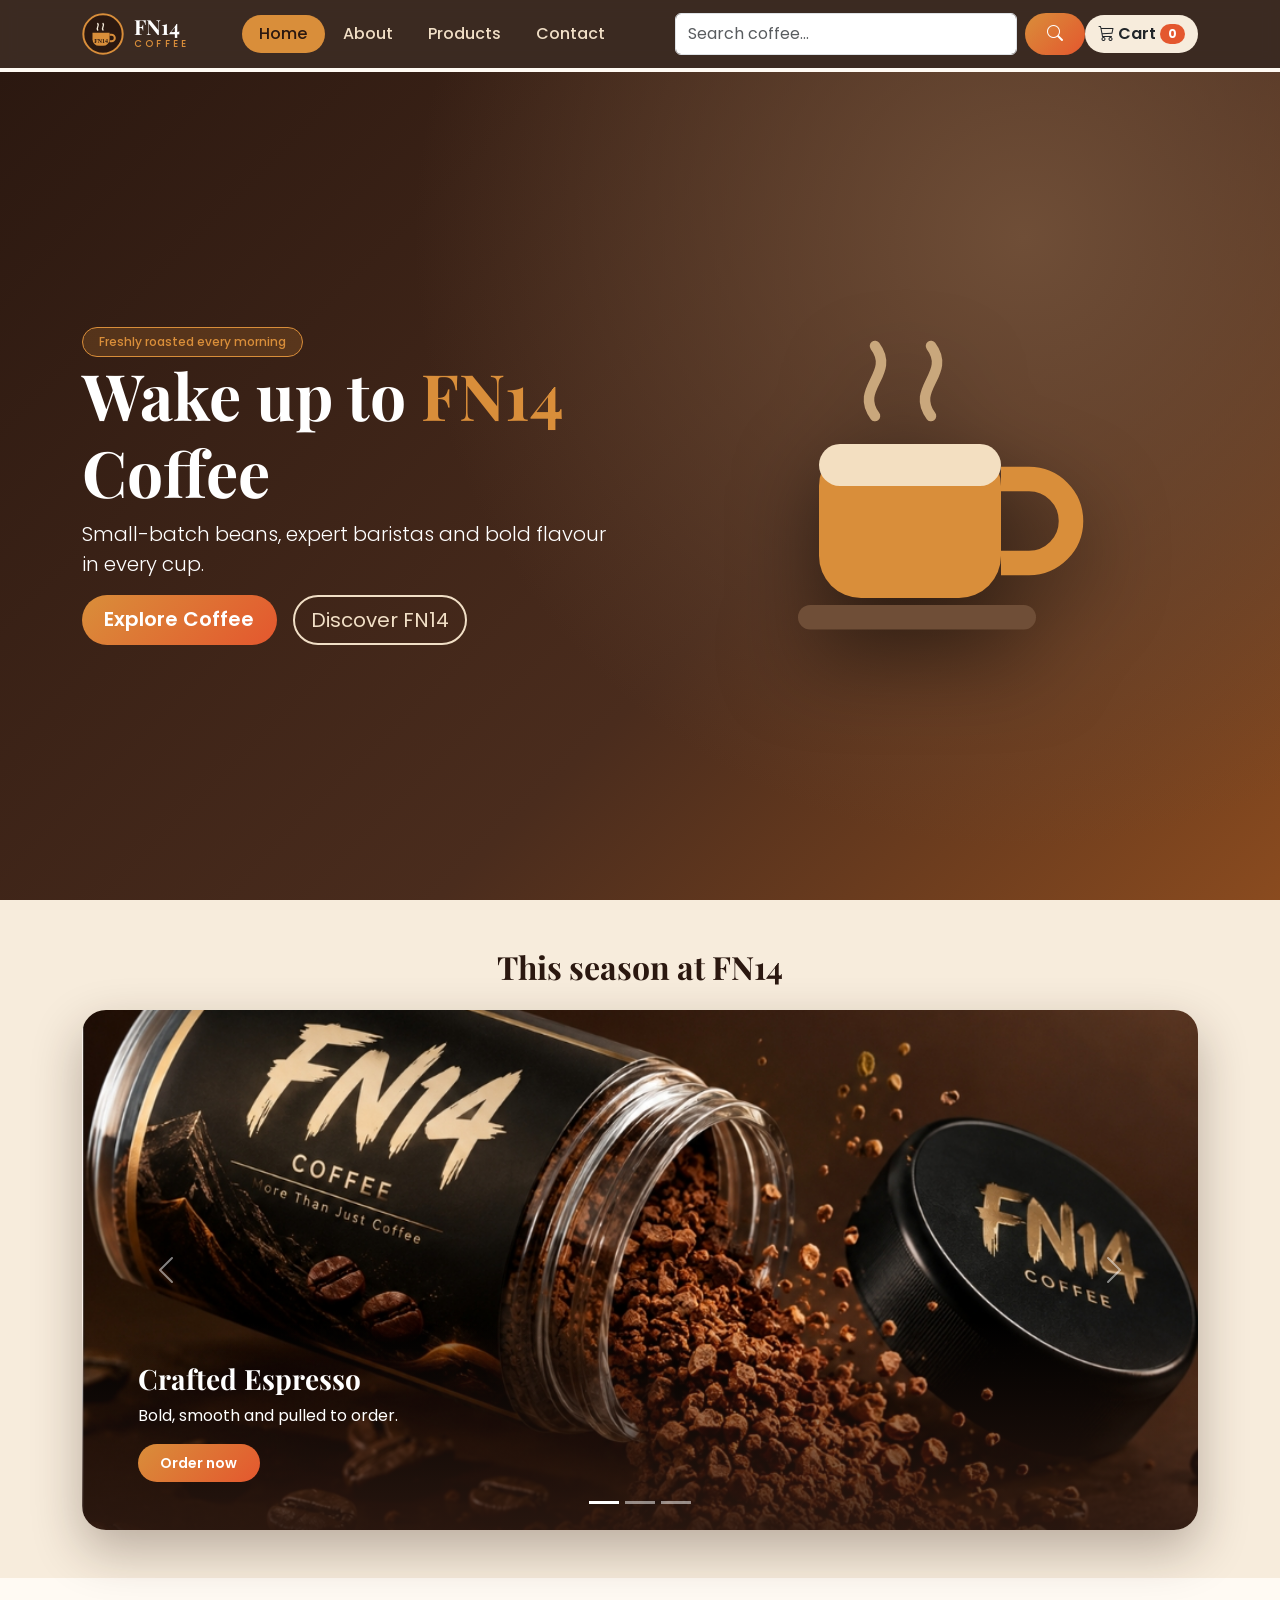
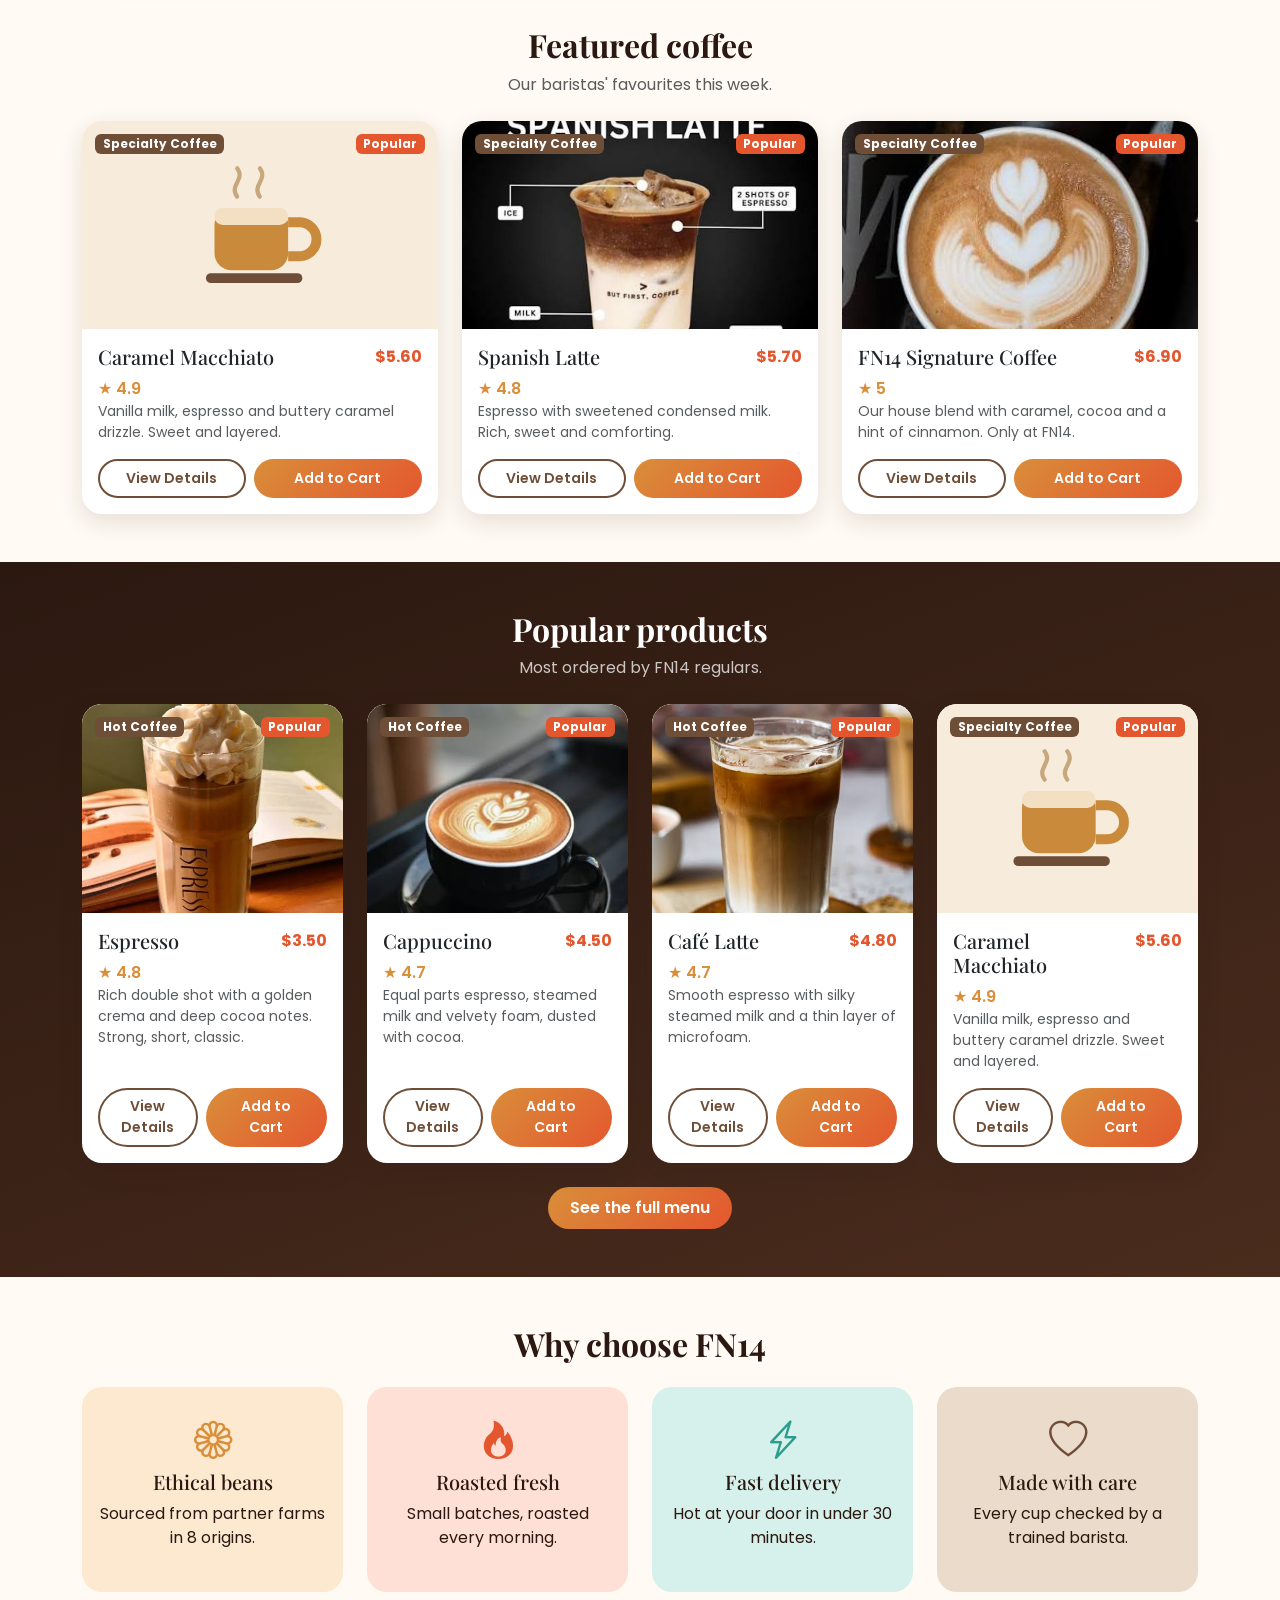
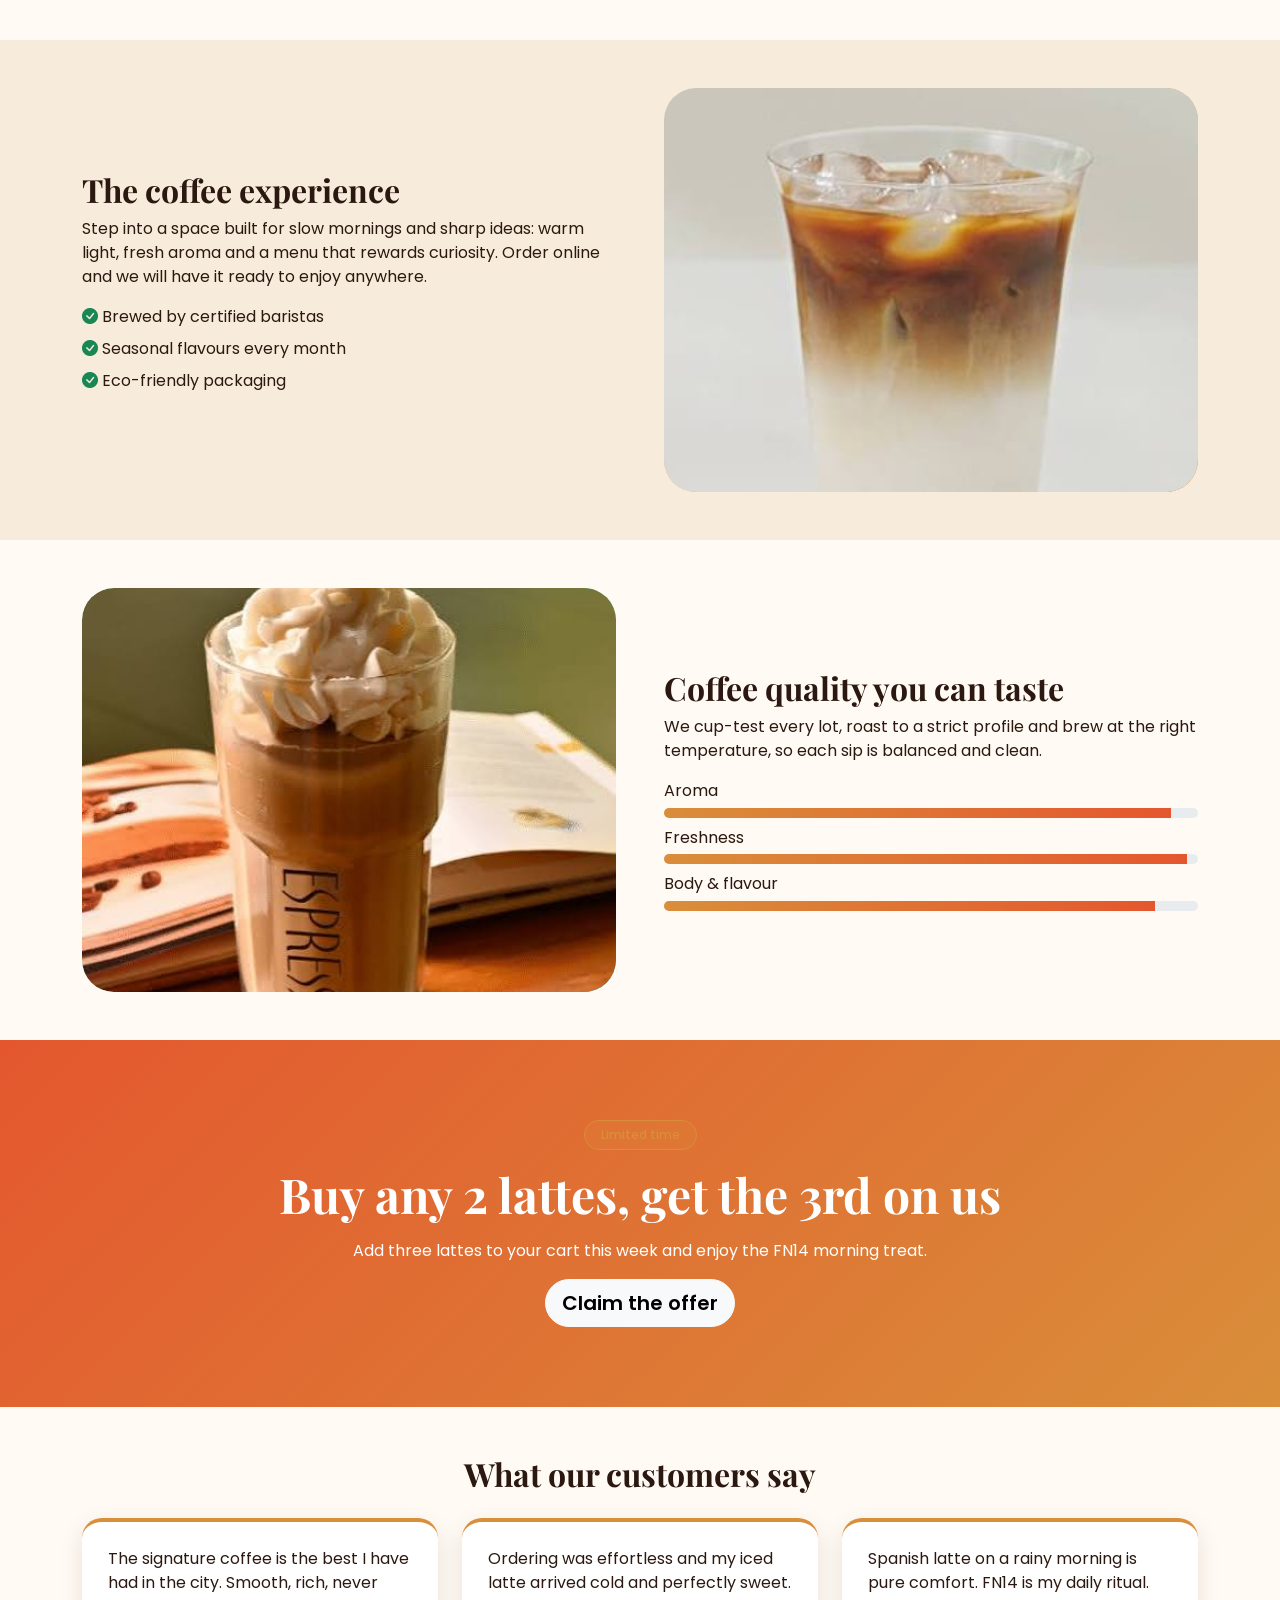
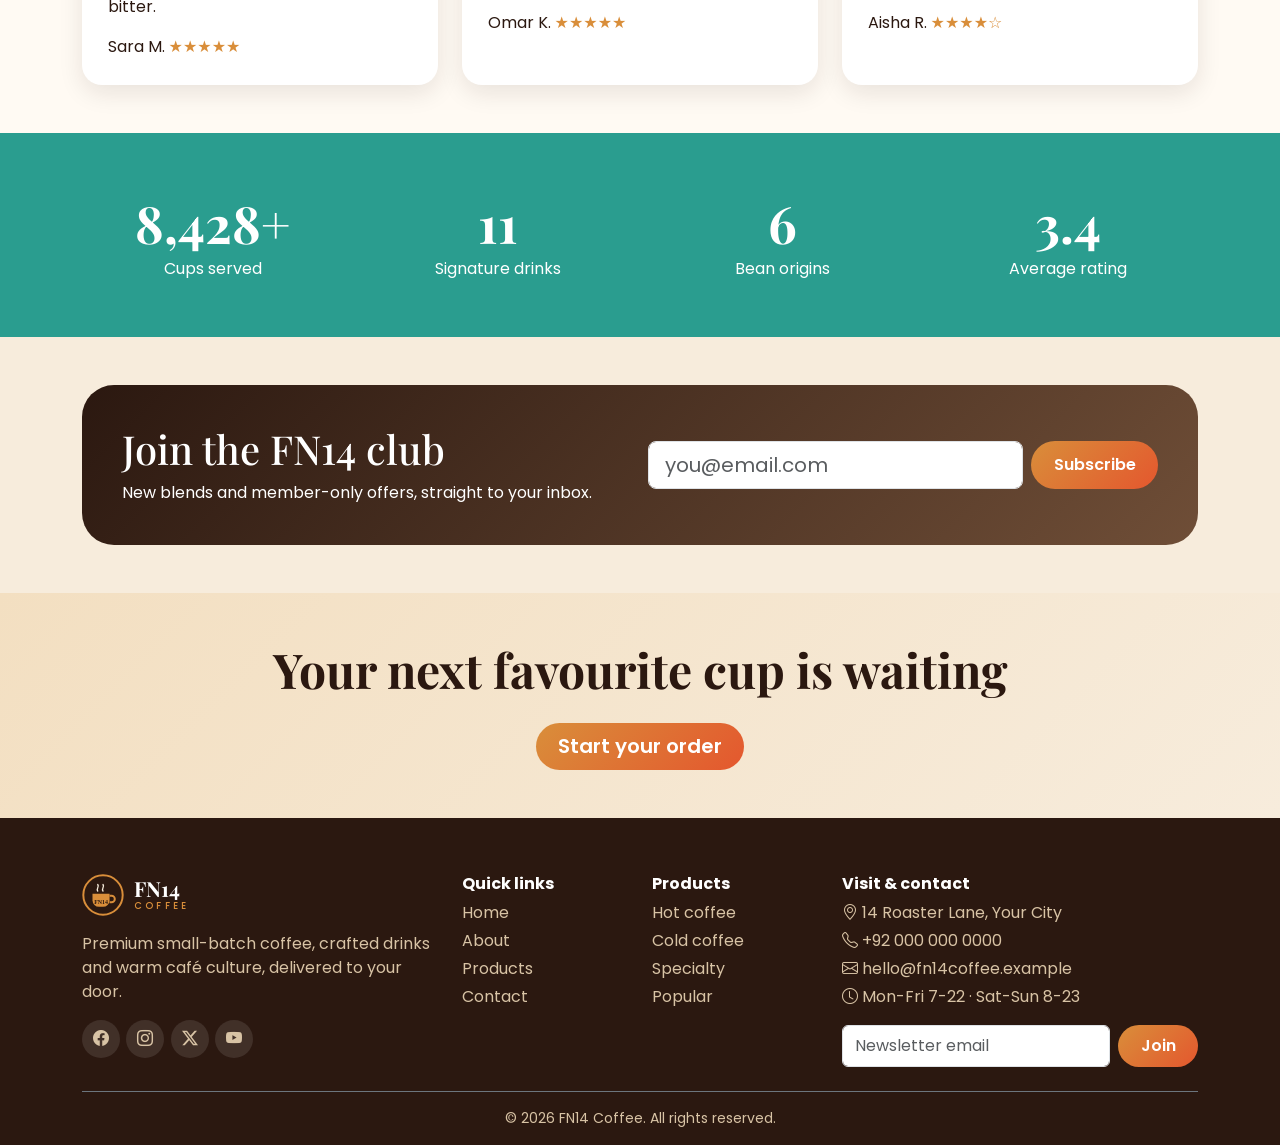
==== index.html @ b1b7f39c "Add files via upload" ====
<!DOCTYPE html>
<html lang="en">

<head>
    <meta charset="utf-8">
    <meta name="viewport" content="width=device-width,initial-scale=1">
    <title>FN14 Coffee | Premium Coffee</title>
    <meta name="description" content="FN14 Coffee: premium small-batch coffee, crafted drinks and fast ordering.">
    <link rel="icon" href="assets/logo/logo.svg">
    <link href="https://cdn.jsdelivr.net/npm/bootstrap@5.3.3/dist/css/bootstrap.min.css" rel="stylesheet">
    <link href="https://cdn.jsdelivr.net/npm/bootstrap-icons@1.11.3/font/bootstrap-icons.min.css" rel="stylesheet">
    <link
        href="https://fonts.googleapis.com/css2?family=Playfair+Display:wght@700&family=Poppins:wght@400;500;600&display=swap"
        rel="stylesheet">
    <link href="css/style.css" rel="stylesheet">
</head>

<body data-page="home">
    <div id="hdr"></div>
    <main>
        <section class="hero">
            <div class="container">
                <div class="row align-items-center g-5">
                    <div class="col-lg-6"><span class="badge pill-b hr">Freshly roasted every morning</span>
                        <h1 class="display-3 hr">Wake up to <span class="gold">FN14</span> Coffee</h1>
                        <p class="lead hr">Small-batch beans, expert baristas and bold flavour in every cup.</p>
                        <div class="d-flex flex-wrap gap-3 hr"><a class="btn btn-fn btn-lg" href="products.html">Explore
                                Coffee</a><a class="btn btn-ghost btn-lg" href="about.html">Discover FN14</a></div>
                    </div>
                    <div class="col-lg-6 text-center">
                        <div class="hero-cup" data-hero></div>
                    </div>
                </div>
            </div>
        </section>
        <section class="py-5 sec-cream" id="slider">
            <div class="container">
                <h2 class="text-center mb-4 rv">This season at FN14</h2>
                <div id="heroC" class="carousel slide fn-car rv" data-bs-ride="carousel" data-bs-interval="4500"
                    data-bs-touch="true" aria-label="Featured coffee slideshow">
                    <div class="carousel-indicators"><button type="button" data-bs-target="#heroC" data-bs-slide-to="0"
                            class="active" aria-label="Slide 1"></button><button type="button" data-bs-target="#heroC"
                            data-bs-slide-to="1" aria-label="Slide 2"></button><button type="button"
                            data-bs-target="#heroC" data-bs-slide-to="2" aria-label="Slide 3"></button></div>
                    <div class="carousel-inner">
                        <div class="carousel-item active s1"><img src="assets/images/slide1.jpg"
                                alt="Freshly pulled FN14 espresso" onerror="this.style.display='none'">
                            <div class="carousel-caption">
                                <h3>Crafted Espresso</h3>
                                <p>Bold, smooth and pulled to order.</p><a class="btn btn-fn btn-sm"
                                    href="products.html">Order now</a>
                            </div>
                        </div>
                        <div class="carousel-item s2"><img src="assets/images/slide2.jpg"
                                alt="Iced FN14 coffee in a tall glass" onerror="this.style.display='none'">
                            <div class="carousel-caption">
                                <h3>Cold &amp; Refreshing</h3>
                                <p>Slow-steeped iced drinks for warm days.</p><a class="btn btn-fn btn-sm"
                                    href="products.html?cat=Cold%20Coffee">Shop cold coffee</a>
                            </div>
                        </div>
                        <div class="carousel-item s3"><img src="assets/images/slide3.jpg"
                                alt="FN14 Signature Coffee with caramel" onerror="this.style.display='none'">
                            <div class="carousel-caption">
                                <h3>The FN14 Signature</h3>
                                <p>Caramel, cocoa and a hint of spice.</p><a class="btn btn-fn btn-sm"
                                    href="products.html?q=signature">Try the signature</a>
                            </div>
                        </div>
                    </div>
                    <button class="carousel-control-prev" type="button" data-bs-target="#heroC"
                        data-bs-slide="prev"><span class="carousel-control-prev-icon"></span><span
                            class="visually-hidden">Previous</span></button><button class="carousel-control-next"
                        type="button" data-bs-target="#heroC" data-bs-slide="next"><span
                            class="carousel-control-next-icon"></span><span class="visually-hidden">Next</span></button>
                </div>
            </div>
        </section>
        <section class="py-5">
            <div class="container">
                <div class="text-center mb-4 rv">
                    <h2>Featured coffee</h2>
                    <p class="text-muted">Our baristas' favourites this week.</p>
                </div>
                <div class="row g-4 justify-content-center" data-render="featured"></div>
            </div>
        </section>
        <section class="py-5 sec-dark">
            <div class="container">
                <div class="text-center mb-4 rv">
                    <h2>Popular products</h2>
                    <p class="opacity-75">Most ordered by FN14 regulars.</p>
                </div>
                <div class="row g-4" data-render="popular"></div>
                <div class="text-center mt-4"><a class="btn btn-fn" href="products.html">See the full menu</a></div>
            </div>
        </section>
        <section class="py-5">
            <div class="container">
                <h2 class="text-center mb-4 rv">Why choose FN14</h2>
                <div class="row g-4 text-center">
                    <div class="col-6 col-lg-3 rv">
                        <div class="why c1"><i class="bi bi-flower1"></i>
                            <h3 class="h5">Ethical beans</h3>
                            <p>Sourced from partner farms in 8 origins.</p>
                        </div>
                    </div>
                    <div class="col-6 col-lg-3 rv">
                        <div class="why c2"><i class="bi bi-fire"></i>
                            <h3 class="h5">Roasted fresh</h3>
                            <p>Small batches, roasted every morning.</p>
                        </div>
                    </div>
                    <div class="col-6 col-lg-3 rv">
                        <div class="why c3"><i class="bi bi-lightning-charge"></i>
                            <h3 class="h5">Fast delivery</h3>
                            <p>Hot at your door in under 30 minutes.</p>
                        </div>
                    </div>
                    <div class="col-6 col-lg-3 rv">
                        <div class="why c4"><i class="bi bi-heart"></i>
                            <h3 class="h5">Made with care</h3>
                            <p>Every cup checked by a trained barista.</p>
                        </div>
                    </div>
                </div>
            </div>
        </section>
        <section class="py-5 sec-cream">
            <div class="container">
                <div class="row align-items-center g-5">
                    <div class="col-lg-6 rv rv-l">
                        <h2>The coffee experience</h2>
                        <p>Step into a space built for slow mornings and sharp ideas: warm light, fresh aroma and a menu
                            that rewards curiosity. Order online and we will have it ready to enjoy anywhere.</p>
                        <ul class="list-unstyled">
                            <li class="mb-2"><i class="bi bi-check-circle-fill text-success"></i> Brewed by certified
                                baristas</li>
                            <li class="mb-2"><i class="bi bi-check-circle-fill text-success"></i> Seasonal flavours
                                every month</li>
                            <li><i class="bi bi-check-circle-fill text-success"></i> Eco-friendly packaging</li>
                        </ul>
                    </div>
                    <div class="col-lg-6 rv rv-r">
                        <div class="art-panel" data-art="7"></div>
                    </div>
                </div>
            </div>
        </section>
        <section class="py-5">
            <div class="container">
                <div class="row align-items-center g-5 flex-lg-row-reverse">
                    <div class="col-lg-6 rv rv-r">
                        <h2>Coffee quality you can taste</h2>
                        <p>We cup-test every lot, roast to a strict profile and brew at the right temperature, so each
                            sip is balanced and clean.</p>
                        <div class="mb-2">Aroma<div class="progress">
                                <div class="progress-bar bg-fn" style="width:95%"></div>
                            </div>
                        </div>
                        <div class="mb-2">Freshness<div class="progress">
                                <div class="progress-bar bg-fn" style="width:98%"></div>
                            </div>
                        </div>
                        <div>Body &amp; flavour<div class="progress">
                                <div class="progress-bar bg-fn" style="width:92%"></div>
                            </div>
                        </div>
                    </div>
                    <div class="col-lg-6 rv rv-l">
                        <div class="art-panel alt" data-art="1"></div>
                    </div>
                </div>
            </div>
        </section>
        <section class="offer">
            <div class="container text-center rv"><span class="badge pill-b">Limited time</span>
                <h2 class="display-5 my-3">Buy any 2 lattes, get the 3rd on us</h2>
                <p>Add three lattes to your cart this week and enjoy the FN14 morning treat.</p><a
                    class="btn btn-light btn-lg rounded-pill fw-semibold" href="products.html?q=latte">Claim the
                    offer</a>
            </div>
        </section>
        <section class="py-5">
            <div class="container">
                <h2 class="text-center mb-4 rv">What our customers say</h2>
                <div class="row g-4">
                    <div class="col-md-4 rv">
                        <figure class="quote">
                            <blockquote>The signature coffee is the best I have had in the city. Smooth, rich, never
                                bitter.</blockquote>
                            <figcaption>Sara M. <span class="gold">★★★★★</span></figcaption>
                        </figure>
                    </div>
                    <div class="col-md-4 rv">
                        <figure class="quote">
                            <blockquote>Ordering was effortless and my iced latte arrived cold and perfectly sweet.
                            </blockquote>
                            <figcaption>Omar K. <span class="gold">★★★★★</span></figcaption>
                        </figure>
                    </div>
                    <div class="col-md-4 rv">
                        <figure class="quote">
                            <blockquote>Spanish latte on a rainy morning is pure comfort. FN14 is my daily ritual.
                            </blockquote>
                            <figcaption>Aisha R. <span class="gold">★★★★☆</span></figcaption>
                        </figure>
                    </div>
                </div>
            </div>
        </section>
        <section class="stats">
            <div class="container">
                <div class="row text-center g-4">
                    <div class="col-6 col-md-3">
                        <div class="num" data-count="12000">0</div>Cups served
                    </div>
                    <div class="col-6 col-md-3">
                        <div class="num" data-count="15">0</div>Signature drinks
                    </div>
                    <div class="col-6 col-md-3">
                        <div class="num" data-count="8">0</div>Bean origins
                    </div>
                    <div class="col-6 col-md-3">
                        <div class="num" data-count="49" data-dec>0</div>Average rating
                    </div>
                </div>
            </div>
        </section>
        <section class="py-5 sec-cream">
            <div class="container">
                <div class="nl-box rv">
                    <div class="row align-items-center g-3">
                        <div class="col-lg-6">
                            <h2 class="h1">Join the FN14 club</h2>
                            <p class="mb-0">New blends and member-only offers, straight to your inbox.</p>
                        </div>
                        <div class="col-lg-6">
                            <form class="nl d-flex gap-2" novalidate><input type="email"
                                    class="form-control form-control-lg" placeholder="you@email.com"
                                    aria-label="Email address" required><button class="btn btn-fn">Subscribe</button>
                            </form>
                        </div>
                    </div>
                </div>
            </div>
        </section>
        <section class="py-5 text-center final">
            <div class="container rv">
                <h2 class="display-5">Your next favourite cup is waiting</h2><a class="btn btn-fn btn-lg mt-3"
                    href="products.html">Start your order</a>
            </div>
        </section>
    </main>
    <div id="ftr"></div>
    <script src="https://cdn.jsdelivr.net/npm/bootstrap@5.3.3/dist/js/bootstrap.bundle.min.js"></script>
    <script src="js/script.js"></script>
</body>

</html>
---- css/style.css ----
:root {
    --esp: #2b1810;
    --moc: #6f4e37;
    --car: #d98e3a;
    --cr: #f7ecdc;
    --wm: #fffaf3;
    --red: #e4572e;
    --tl: #2a9d8f
}

html {
    scroll-behavior: smooth
}

body {
    font-family: Poppins, system-ui, sans-serif;
    background: var(--wm);
    color: var(--esp);
    padding-top: 72px;
    overflow-x: hidden
}

h1,
h2,
h3,
.display-3,
.display-4,
.display-5,
.display-6 {
    font-family: 'Playfair Display', serif;
    font-weight: 700
}

img,
svg {
    max-width: 100%
}

.gold {
    color: var(--car)
}

#loader {
    position: fixed;
    inset: 0;
    z-index: 3000;
    background: var(--esp);
    display: grid;
    place-items: center;
    transition: opacity .5s
}

#loader.off {
    opacity: 0;
    pointer-events: none
}

#loader i {
    font-size: 4rem;
    color: var(--car);
    animation: spin 1.2s ease-in-out infinite
}

@keyframes spin {
    50% {
        transform: scale(1.25) rotate(12deg)
    }
}

.fn-nav {
    background: rgba(43, 24, 16, .92);
    backdrop-filter: blur(8px);
    padding: .8rem 0;
    transition: .3s
}

.fn-nav.sc {
    padding: .3rem 0;
    background: var(--esp);
    box-shadow: 0 8px 24px rgba(0, 0, 0, .35)
}

.fn-nav .nav-link {
    color: #f1dfc6;
    font-weight: 500;
    border-radius: 2rem;
    padding: .45rem 1.1rem !important;
    transition: .25s
}

.fn-nav .nav-link:hover,
.fn-nav .nav-link.active {
    background: var(--car);
    color: var(--esp)
}

.navbar-toggler {
    border-color: #f1dfc6
}

.navbar-toggler-icon {
    filter: invert(1)
}

.brand {
    display: flex;
    align-items: center;
    gap: .6rem;
    color: #fff;
    text-decoration: none;
    font-family: 'Playfair Display', serif;
    font-weight: 700;
    font-size: 1.3rem;
    line-height: 1
}

.brand img,
.brand svg {
    width: 42px;
    height: 42px
}

.brand small {
    display: block;
    font: 500 .6rem Poppins;
    letter-spacing: .35em;
    color: var(--car)
}

.fn-cart {
    background: var(--cr);
    border-radius: 2rem;
    font-weight: 600;
    position: relative
}

.fn-cart .badge {
    background: var(--red)
}

.fn-cart.bump {
    animation: bump .5s
}

.badge.pop {
    animation: bump .4s
}

@keyframes bump {
    40% {
        transform: scale(1.25) rotate(-8deg)
    }
}

.btn-fn {
    background: linear-gradient(135deg, var(--car), var(--red));
    color: #fff;
    border: 0;
    border-radius: 2rem;
    padding: .55rem 1.4rem;
    font-weight: 600;
    transition: .25s
}

.btn-fn:hover {
    transform: translateY(-2px);
    box-shadow: 0 10px 22px rgba(228, 87, 46, .4);
    color: #fff
}

.btn-fn:disabled {
    opacity: .5;
    transform: none;
    box-shadow: none
}

.btn-outline-fn {
    border: 2px solid var(--moc);
    color: var(--moc);
    border-radius: 2rem;
    font-weight: 600
}

.btn-outline-fn:hover,
.btn-outline-fn.active {
    background: var(--moc);
    color: #fff;
    border-color: var(--moc)
}

.btn-ghost {
    border: 2px solid #f1dfc6;
    color: #f1dfc6;
    border-radius: 2rem
}

.btn-ghost:hover {
    background: #f1dfc6;
    color: var(--esp)
}

.form-control:focus,
.form-select:focus,
.btn:focus-visible {
    border-color: var(--car);
    box-shadow: 0 0 0 .25rem rgba(217, 142, 58, .35)
}

.hero {
    min-height: calc(100vh - 72px);
    display: flex;
    align-items: center;
    color: #fff;
    padding: 3rem 0;
    background: radial-gradient(circle at 80% 20%, #6f4e37, transparent 50%), linear-gradient(135deg, #2b1810, #4a2c1d 60%, #8a4b1f)
}

.pill-b {
    background: rgba(217, 142, 58, .2);
    color: var(--car);
    border: 1px solid var(--car);
    padding: .5rem 1rem;
    border-radius: 2rem;
    font-weight: 500
}

.hr {
    animation: up .9s both
}

.hr:nth-child(2) {
    animation-delay: .15s
}

.hr:nth-child(3) {
    animation-delay: .3s
}

.hr:nth-child(4) {
    animation-delay: .45s
}

@keyframes up {
    from {
        opacity: 0;
        transform: translateY(30px)
    }
}

.hero-cup {
    max-width: 420px;
    margin: auto;
    animation: float 4s ease-in-out infinite;
    filter: drop-shadow(0 30px 40px rgba(0, 0, 0, .5))
}

@keyframes float {
    50% {
        transform: translateY(-14px)
    }
}

.steam {
    animation: steam 2.5s ease-in-out infinite
}

@keyframes steam {
    50% {
        transform: translateY(-4px);
        opacity: .4
    }
}

.sec-cream {
    background: var(--cr)
}

.sec-dark {
    background: linear-gradient(160deg, var(--esp), #4a2c1d);
    color: #fff
}

.page-hero {
    padding: 5rem 0 4rem;
    text-align: center;
    color: #fff;
    background: linear-gradient(135deg, var(--esp), var(--moc) 70%, var(--car))
}

.fn-car {
    border-radius: 1.5rem;
    overflow: hidden;
    box-shadow: 0 20px 50px rgba(43, 24, 16, .3)
}

.fn-car .carousel-item {
    height: clamp(300px, 52vw, 520px)
}

.fn-car img {
    width: 100%;
    height: 100%;
    object-fit: cover
}

.s1 {
    background: linear-gradient(135deg, #3b2218, #8a5a3c)
}

.s2 {
    background: linear-gradient(135deg, #2a9d8f, #6f4e37)
}

.s3 {
    background: linear-gradient(135deg, #d98e3a, #e4572e)
}

.fn-car .carousel-caption {
    inset: auto 0 0 0;
    text-align: left;
    padding: 2.5rem 3.5rem 3rem;
    background: linear-gradient(transparent, rgba(43, 24, 16, .9))
}

.pcard {
    border: 0;
    border-radius: 1.25rem;
    overflow: hidden;
    box-shadow: 0 8px 24px rgba(43, 24, 16, .12);
    transition: .3s
}

.pcard:hover {
    transform: translateY(-8px);
    box-shadow: 0 18px 40px rgba(43, 24, 16, .25)
}

.pimg {
    position: relative;
    background: var(--cr);
    padding: 1.2rem;
    overflow: hidden
}

.pimg svg {
    display: block;
    width: 100%;
    height: 170px;
    transition: .4s
}

.pcard:hover .pimg svg {
    transform: scale(1.1)
}

.pimg .badge {
    position: absolute;
    top: .8rem;
    left: .8rem;
    background: var(--moc)
}

.pimg .badge.pp {
    left: auto;
    right: .8rem;
    background: var(--red)
}

.price {
    font-weight: 700;
    color: var(--red)
}

.stars {
    color: var(--car);
    font-weight: 600
}

.why {
    padding: 1.6rem 1rem;
    border-radius: 1.25rem;
    height: 100%;
    transition: .3s
}

.why:hover {
    transform: translateY(-6px)
}

.why i {
    font-size: 2.4rem
}

.c1 {
    background: #fde8d0
}

.c1 i {
    color: var(--car)
}

.c2 {
    background: #ffe0d6
}

.c2 i {
    color: var(--red)
}

.c3 {
    background: #d6f0ec
}

.c3 i {
    color: var(--tl)
}

.c4 {
    background: #eadbcb
}

.c4 i {
    color: var(--moc)
}

.art-panel {
    border-radius: 2rem;
    padding: 2rem;
    background: linear-gradient(135deg, #f3dfc1, #d98e3a);
    overflow: hidden
}

.art-panel.alt {
    background: linear-gradient(135deg, #d6f0ec, #2a9d8f)
}

.art-panel svg {
    width: 100%;
    max-height: 340px;
    transition: .5s
}

.art-panel:hover svg {
    transform: scale(1.07) rotate(-3deg)
}

.bg-fn {
    background: linear-gradient(90deg, var(--car), var(--red))
}

.progress {
    height: 10px;
    margin-top: .3rem
}

.offer {
    padding: 5rem 0;
    color: #fff;
    background: linear-gradient(135deg, var(--red), var(--car))
}

.quote {
    background: #fff;
    border-radius: 1.25rem;
    padding: 1.6rem;
    box-shadow: 0 8px 24px rgba(43, 24, 16, .1);
    height: 100%;
    border-top: 4px solid var(--car);
    margin: 0
}

.stats {
    padding: 3.5rem 0;
    background: var(--tl);
    color: #fff
}

.num {
    font: 700 clamp(2rem, 5vw, 3.2rem) 'Playfair Display', serif
}

.nl-box {
    background: linear-gradient(135deg, var(--esp), var(--moc));
    color: #fff;
    border-radius: 2rem;
    padding: 2.5rem
}

.final {
    background: linear-gradient(135deg, #f3dfc1, var(--cr))
}

.mv {
    background: rgba(255, 255, 255, .08);
    border: 1px solid rgba(255, 255, 255, .2);
    border-radius: 1.5rem;
    padding: 2rem;
    height: 100%
}

.mv i {
    font-size: 2.2rem;
    color: var(--car)
}

.tl {
    max-width: 640px;
    margin: auto;
    border-left: 3px solid var(--car);
    padding-left: 1.5rem
}

.tl-i {
    position: relative;
    margin-bottom: 1.5rem;
    background: #fff;
    padding: 1rem 1.2rem;
    border-radius: 1rem
}

.tl-i:before {
    content: "";
    position: absolute;
    left: -2.15rem;
    top: 1.2rem;
    width: 14px;
    height: 14px;
    border-radius: 50%;
    background: var(--red)
}

.tl-i b {
    color: var(--red);
    display: block
}

.info {
    display: flex;
    gap: 1rem;
    align-items: center;
    background: #fff;
    padding: 1rem 1.2rem;
    border-radius: 1rem;
    box-shadow: 0 6px 18px rgba(43, 24, 16, .08)
}

.info i {
    font-size: 1.6rem;
    color: var(--red)
}

.info a {
    color: inherit;
    overflow-wrap: anywhere
}

.mapv {
    height: 220px;
    border-radius: 1.5rem;
    display: grid;
    place-items: center;
    text-align: center;
    color: var(--esp);
    font-weight: 600;
    background: repeating-linear-gradient(0deg, transparent 0 38px, rgba(111, 78, 55, .15) 38px 40px), repeating-linear-gradient(90deg, transparent 0 38px, rgba(111, 78, 55, .15) 38px 40px), #e9dcc6
}

.mapv i {
    font-size: 3rem;
    color: var(--red);
    animation: float 2s infinite
}

.form-card {
    background: #fff;
    border-radius: 1.5rem;
    padding: 2rem;
    box-shadow: 0 14px 40px rgba(43, 24, 16, .12)
}

.empty-ic {
    font-size: 4rem;
    color: var(--car)
}

.empty-ic.big {
    font-size: 5rem
}

footer {
    background: var(--esp);
    color: #d8c3a5;
    padding-top: 3.5rem
}

footer a {
    color: #d8c3a5;
    text-decoration: none
}

footer a:hover {
    color: var(--car)
}

footer h2,
footer h3 {
    font-family: Poppins;
    font-size: 1rem;
    color: #fff
}

.soc a {
    display: inline-grid;
    place-items: center;
    width: 38px;
    height: 38px;
    border-radius: 50%;
    background: rgba(255, 255, 255, .1);
    margin-right: .4rem;
    transition: .25s
}

.soc a:hover {
    background: var(--car);
    color: var(--esp);
    transform: translateY(-3px)
}

#btt {
    position: fixed;
    right: 1rem;
    bottom: 1rem;
    width: 48px;
    height: 48px;
    border-radius: 50%;
    border: 0;
    background: var(--car);
    color: var(--esp);
    font-size: 1.3rem;
    opacity: 0;
    pointer-events: none;
    transition: .3s;
    z-index: 1030
}

#btt.on {
    opacity: 1;
    pointer-events: auto
}

#btt:hover {
    transform: translateY(-5px);
    background: var(--red);
    color: #fff
}

.ci {
    display: flex;
    gap: .8rem;
    align-items: center;
    padding: .8rem 0;
    border-bottom: 1px solid #eadbcb
}

.ci svg {
    width: 56px;
    height: 56px;
    flex: none
}

.qty {
    display: inline-flex;
    align-items: center;
    gap: .4rem
}

.qty .btn {
    width: 32px;
    height: 32px;
    padding: 0
}

.rv {
    opacity: 0;
    transform: translateY(30px);
    transition: opacity .7s, transform .7s
}

.rv-l {
    transform: translateX(-40px)
}

.rv-r {
    transform: translateX(40px)
}

.rv.in {
    opacity: 1;
    transform: none
}

@media(max-width:575px) {
    .fn-car .carousel-caption {
        padding: 1.5rem 1.2rem 2.2rem
    }

    .fn-car .carousel-caption p {
        display: none
    }

    .btn,
    .form-control {
        min-height: 44px
    }

    .nl-box {
        padding: 1.5rem
    }
}

@media(prefers-reduced-motion:reduce) {

    *,
    *:before {
        animation: none !important;
        transition: none !important;
        scroll-behavior: auto !important
    }

    .rv {
        opacity: 1;
        transform: none
    }
}

.pimg,
.art-panel {
    position: relative
}

.ph {
    position: absolute;
    inset: 0;
    width: 100%;
    height: 100%;
    object-fit: cover;
    border-radius: inherit;
    z-index: 1
}

.pimg .badge {
    z-index: 2
}
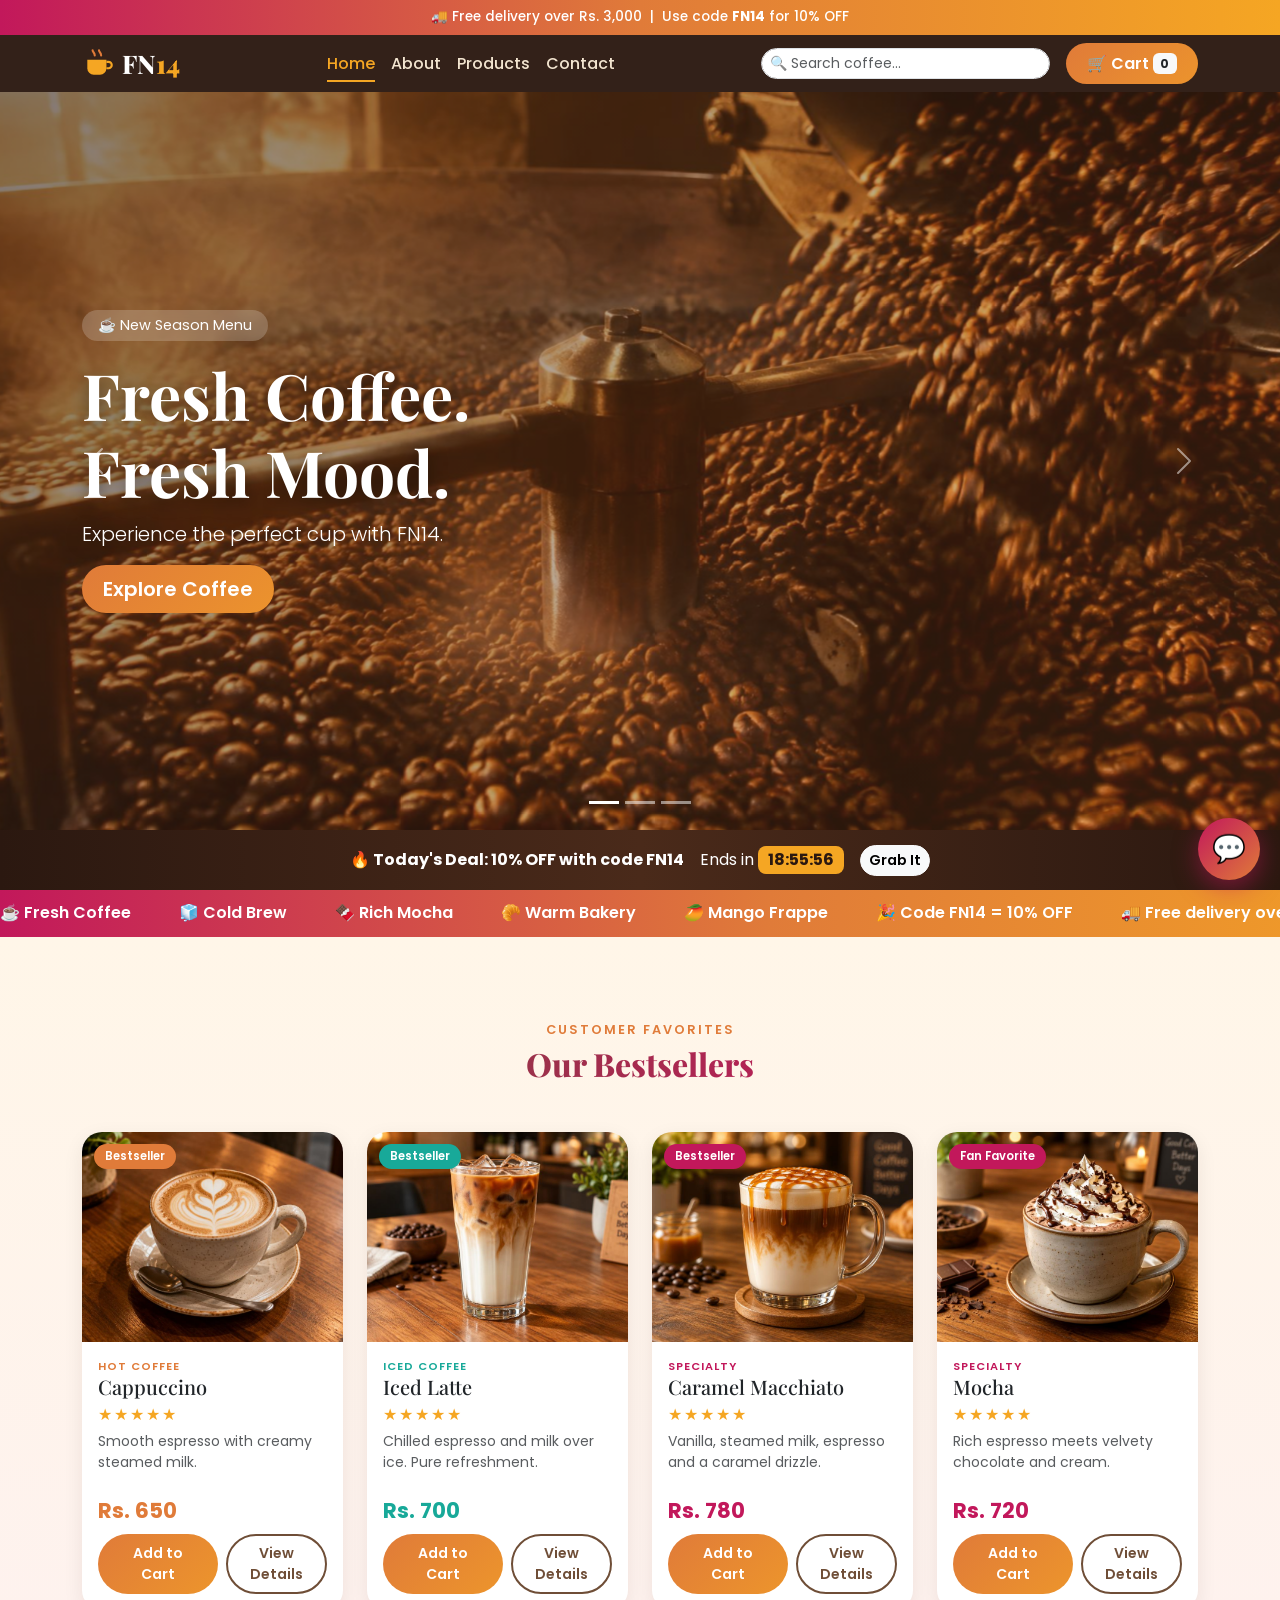
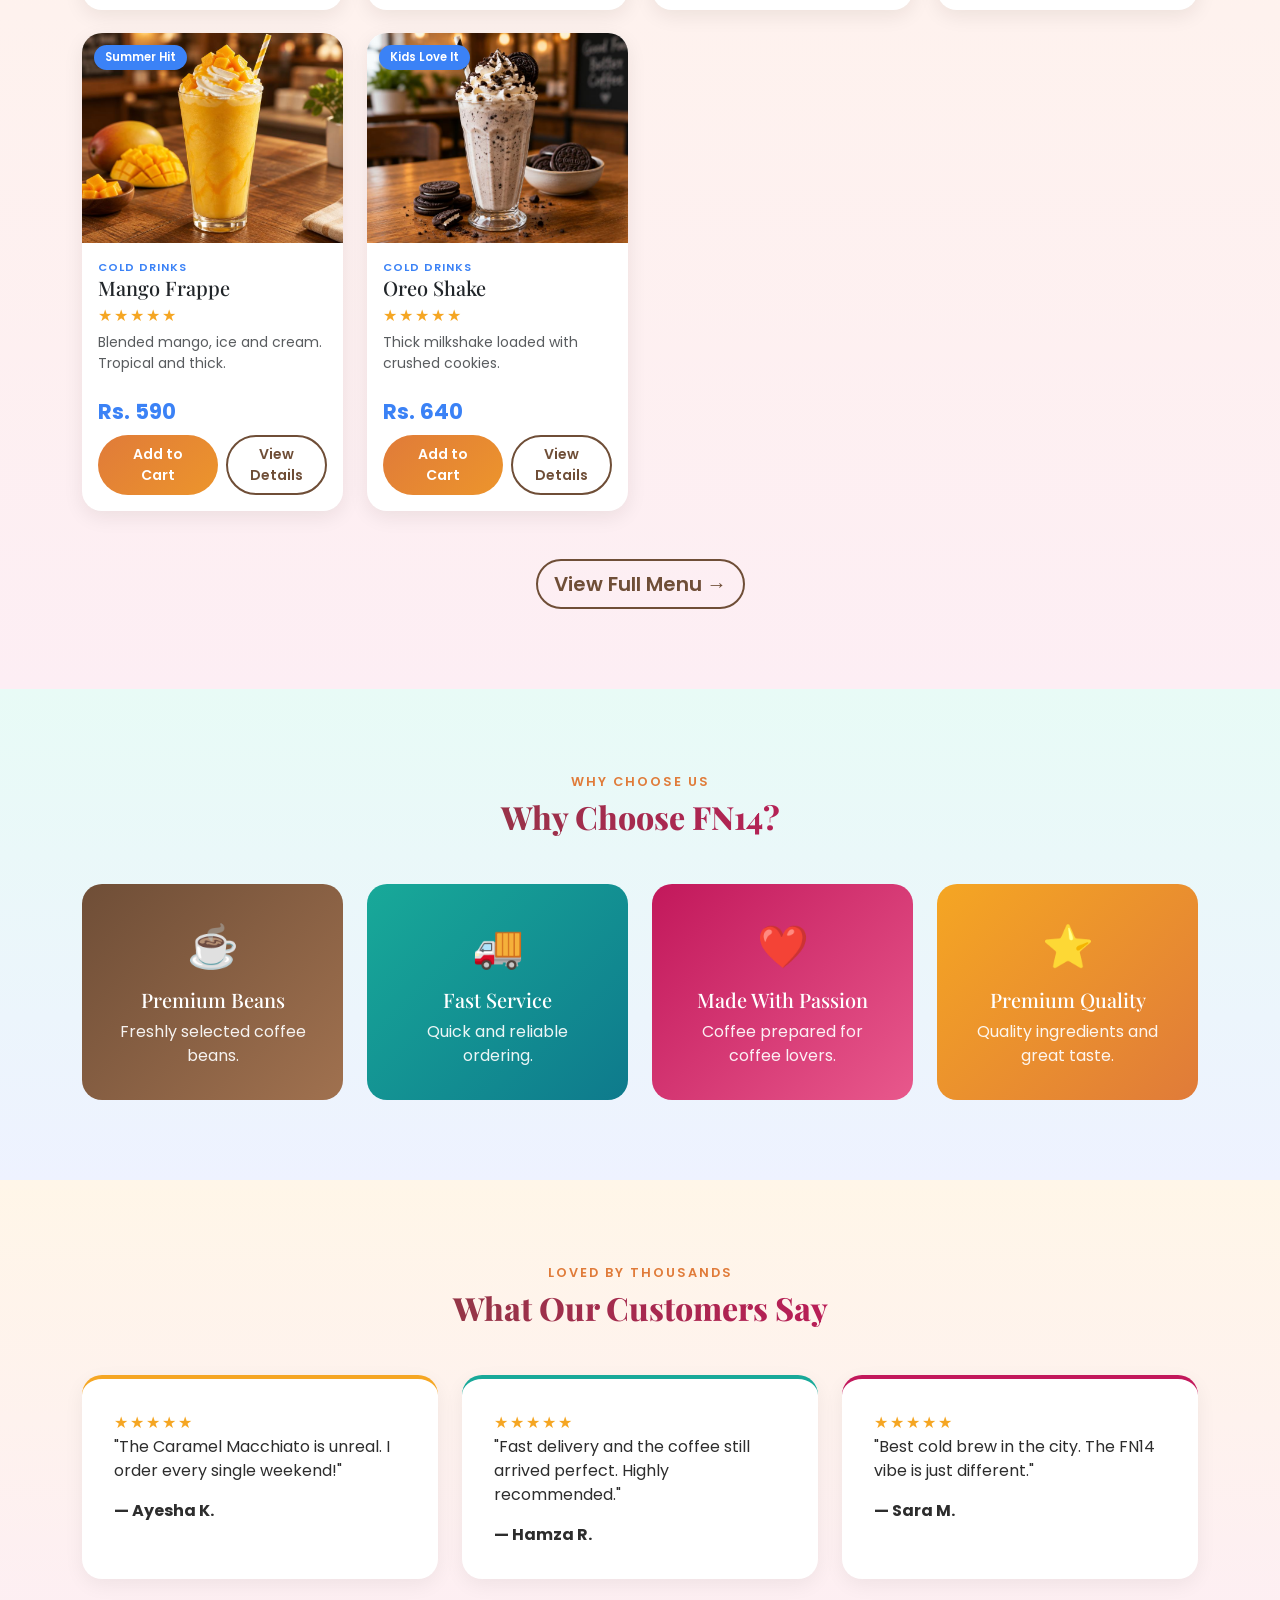
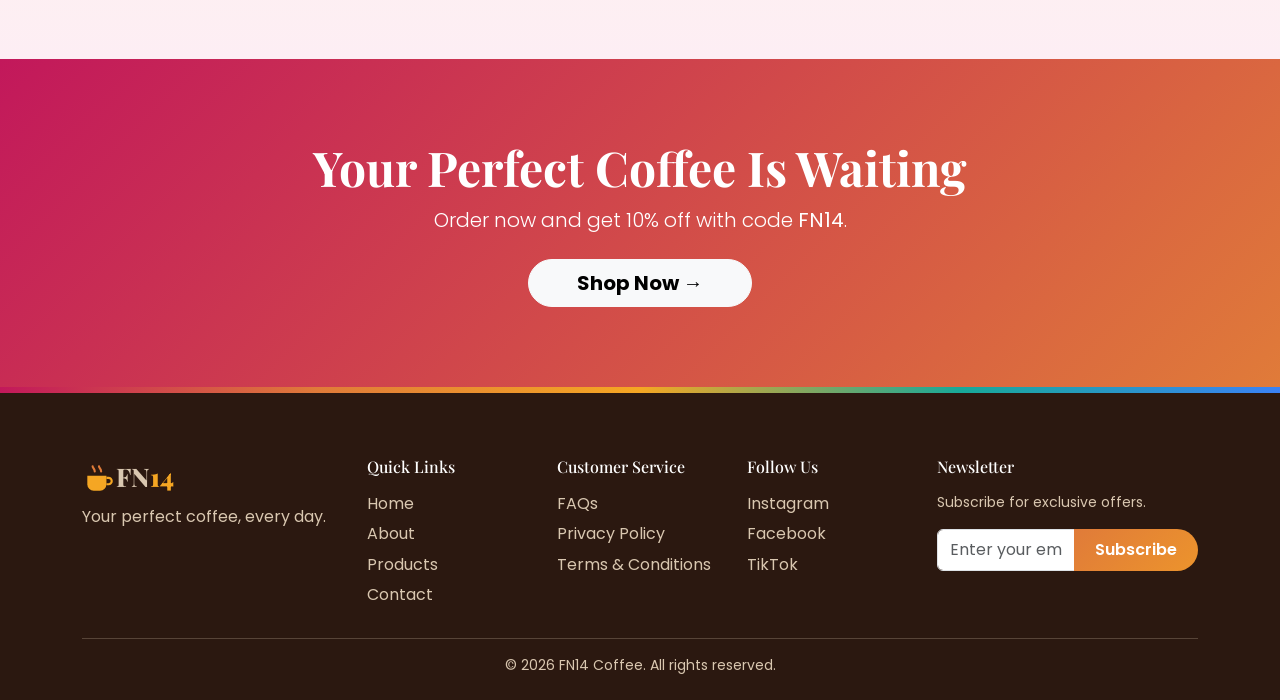
==== commit 404e6ac8: "Add files via upload" ====
--- a/index.html
+++ b/index.html
@@ -1,260 +1,100 @@
 <!DOCTYPE html>
 <html lang="en">
+<head>
+<meta charset="UTF-8"><meta name="viewport" content="width=device-width, initial-scale=1">
+<meta name="description" content="Fresh coffee, premium beans and fast delivery. Order FN14 Coffee online and get 10% off with code FN14.">
+<title>FN14 Coffee | Fresh Coffee. Fresh Mood.</title>
+<link href="https://cdn.jsdelivr.net/npm/bootstrap@5.3.3/dist/css/bootstrap.min.css" rel="stylesheet">
+<link href="https://fonts.googleapis.com/css2?family=Playfair+Display:wght@700;800&family=Poppins:wght@400;500;600&display=swap" rel="stylesheet">
+<link href="css/style.css" rel="stylesheet">
+</head>
+<body>
+<div id="loader"><div class="cup">☕</div><div class="ld-text">FN<b>14</b></div></div>
+<div id="site-header"></div>
 
-<head>
-    <meta charset="utf-8">
-    <meta name="viewport" content="width=device-width,initial-scale=1">
-    <title>FN14 Coffee | Premium Coffee</title>
-    <meta name="description" content="FN14 Coffee: premium small-batch coffee, crafted drinks and fast ordering.">
-    <link rel="icon" href="assets/logo/logo.svg">
-    <link href="https://cdn.jsdelivr.net/npm/bootstrap@5.3.3/dist/css/bootstrap.min.css" rel="stylesheet">
-    <link href="https://cdn.jsdelivr.net/npm/bootstrap-icons@1.11.3/font/bootstrap-icons.min.css" rel="stylesheet">
-    <link
-        href="https://fonts.googleapis.com/css2?family=Playfair+Display:wght@700&family=Poppins:wght@400;500;600&display=swap"
-        rel="stylesheet">
-    <link href="css/style.css" rel="stylesheet">
-</head>
+<div id="heroCarousel" class="carousel slide carousel-fade" data-bs-ride="carousel">
+  <div class="carousel-indicators">
+    <button data-bs-target="#heroCarousel" data-bs-slide-to="0" class="active"></button>
+    <button data-bs-target="#heroCarousel" data-bs-slide-to="1"></button>
+    <button data-bs-target="#heroCarousel" data-bs-slide-to="2"></button>
+  </div>
+  <div class="carousel-inner">
+    <div class="carousel-item active">
+      <div class="hero-slide" style="background-image:linear-gradient(120deg,rgba(43,24,16,.62),rgba(224,123,57,.22)),url(images/hero1.jpg),linear-gradient(135deg,#6f4e37,#e07b39)">
+        <div class="container"><span class="hero-tag">☕ New Season Menu</span>
+          <h1 class="display-3 fw-bold">Fresh Coffee.<br>Fresh Mood.</h1>
+          <p class="lead">Experience the perfect cup with FN14.</p>
+          <a href="products.html" class="btn btn-fn btn-lg">Explore Coffee</a></div></div></div>
+    <div class="carousel-item">
+      <div class="hero-slide" style="background-image:linear-gradient(120deg,rgba(24,169,153,.45),rgba(43,24,16,.62)),url(images/hero2.jpg),linear-gradient(135deg,#18a999,#2b1810)">
+        <div class="container"><span class="hero-tag">🧊 Iced Collection</span>
+          <h1 class="display-3 fw-bold">Made For<br>Coffee Lovers</h1>
+          <p class="lead">Use code <b>FN14</b> for 10% off your first order.</p>
+          <a href="products.html" class="btn btn-fn btn-lg">Shop Now</a></div></div></div>
+    <div class="carousel-item">
+      <div class="hero-slide" style="background-image:linear-gradient(120deg,rgba(194,24,91,.42),rgba(43,24,16,.62)),url(images/hero3.jpg),linear-gradient(135deg,#c2185b,#2b1810)">
+        <div class="container"><span class="hero-tag">⭐ Since Day One</span>
+          <h1 class="display-3 fw-bold">Your Daily Coffee,<br>Upgraded</h1>
+          <p class="lead">Meet the people and passion behind every cup.</p>
+          <a href="about.html" class="btn btn-fn btn-lg">Discover FN14</a></div></div></div>
+  </div>
+  <button class="carousel-control-prev" data-bs-target="#heroCarousel" data-bs-slide="prev"><span class="carousel-control-prev-icon"></span></button>
+  <button class="carousel-control-next" data-bs-target="#heroCarousel" data-bs-slide="next"><span class="carousel-control-next-icon"></span></button>
+</div>
 
-<body data-page="home">
-    <div id="hdr"></div>
-    <main>
-        <section class="hero">
-            <div class="container">
-                <div class="row align-items-center g-5">
-                    <div class="col-lg-6"><span class="badge pill-b hr">Freshly roasted every morning</span>
-                        <h1 class="display-3 hr">Wake up to <span class="gold">FN14</span> Coffee</h1>
-                        <p class="lead hr">Small-batch beans, expert baristas and bold flavour in every cup.</p>
-                        <div class="d-flex flex-wrap gap-3 hr"><a class="btn btn-fn btn-lg" href="products.html">Explore
-                                Coffee</a><a class="btn btn-ghost btn-lg" href="about.html">Discover FN14</a></div>
-                    </div>
-                    <div class="col-lg-6 text-center">
-                        <div class="hero-cup" data-hero></div>
-                    </div>
-                </div>
-            </div>
-        </section>
-        <section class="py-5 sec-cream" id="slider">
-            <div class="container">
-                <h2 class="text-center mb-4 rv">This season at FN14</h2>
-                <div id="heroC" class="carousel slide fn-car rv" data-bs-ride="carousel" data-bs-interval="4500"
-                    data-bs-touch="true" aria-label="Featured coffee slideshow">
-                    <div class="carousel-indicators"><button type="button" data-bs-target="#heroC" data-bs-slide-to="0"
-                            class="active" aria-label="Slide 1"></button><button type="button" data-bs-target="#heroC"
-                            data-bs-slide-to="1" aria-label="Slide 2"></button><button type="button"
-                            data-bs-target="#heroC" data-bs-slide-to="2" aria-label="Slide 3"></button></div>
-                    <div class="carousel-inner">
-                        <div class="carousel-item active s1"><img src="assets/images/slide1.jpg"
-                                alt="Freshly pulled FN14 espresso" onerror="this.style.display='none'">
-                            <div class="carousel-caption">
-                                <h3>Crafted Espresso</h3>
-                                <p>Bold, smooth and pulled to order.</p><a class="btn btn-fn btn-sm"
-                                    href="products.html">Order now</a>
-                            </div>
-                        </div>
-                        <div class="carousel-item s2"><img src="assets/images/slide2.jpg"
-                                alt="Iced FN14 coffee in a tall glass" onerror="this.style.display='none'">
-                            <div class="carousel-caption">
-                                <h3>Cold &amp; Refreshing</h3>
-                                <p>Slow-steeped iced drinks for warm days.</p><a class="btn btn-fn btn-sm"
-                                    href="products.html?cat=Cold%20Coffee">Shop cold coffee</a>
-                            </div>
-                        </div>
-                        <div class="carousel-item s3"><img src="assets/images/slide3.jpg"
-                                alt="FN14 Signature Coffee with caramel" onerror="this.style.display='none'">
-                            <div class="carousel-caption">
-                                <h3>The FN14 Signature</h3>
-                                <p>Caramel, cocoa and a hint of spice.</p><a class="btn btn-fn btn-sm"
-                                    href="products.html?q=signature">Try the signature</a>
-                            </div>
-                        </div>
-                    </div>
-                    <button class="carousel-control-prev" type="button" data-bs-target="#heroC"
-                        data-bs-slide="prev"><span class="carousel-control-prev-icon"></span><span
-                            class="visually-hidden">Previous</span></button><button class="carousel-control-next"
-                        type="button" data-bs-target="#heroC" data-bs-slide="next"><span
-                            class="carousel-control-next-icon"></span><span class="visually-hidden">Next</span></button>
-                </div>
-            </div>
-        </section>
-        <section class="py-5">
-            <div class="container">
-                <div class="text-center mb-4 rv">
-                    <h2>Featured coffee</h2>
-                    <p class="text-muted">Our baristas' favourites this week.</p>
-                </div>
-                <div class="row g-4 justify-content-center" data-render="featured"></div>
-            </div>
-        </section>
-        <section class="py-5 sec-dark">
-            <div class="container">
-                <div class="text-center mb-4 rv">
-                    <h2>Popular products</h2>
-                    <p class="opacity-75">Most ordered by FN14 regulars.</p>
-                </div>
-                <div class="row g-4" data-render="popular"></div>
-                <div class="text-center mt-4"><a class="btn btn-fn" href="products.html">See the full menu</a></div>
-            </div>
-        </section>
-        <section class="py-5">
-            <div class="container">
-                <h2 class="text-center mb-4 rv">Why choose FN14</h2>
-                <div class="row g-4 text-center">
-                    <div class="col-6 col-lg-3 rv">
-                        <div class="why c1"><i class="bi bi-flower1"></i>
-                            <h3 class="h5">Ethical beans</h3>
-                            <p>Sourced from partner farms in 8 origins.</p>
-                        </div>
-                    </div>
-                    <div class="col-6 col-lg-3 rv">
-                        <div class="why c2"><i class="bi bi-fire"></i>
-                            <h3 class="h5">Roasted fresh</h3>
-                            <p>Small batches, roasted every morning.</p>
-                        </div>
-                    </div>
-                    <div class="col-6 col-lg-3 rv">
-                        <div class="why c3"><i class="bi bi-lightning-charge"></i>
-                            <h3 class="h5">Fast delivery</h3>
-                            <p>Hot at your door in under 30 minutes.</p>
-                        </div>
-                    </div>
-                    <div class="col-6 col-lg-3 rv">
-                        <div class="why c4"><i class="bi bi-heart"></i>
-                            <h3 class="h5">Made with care</h3>
-                            <p>Every cup checked by a trained barista.</p>
-                        </div>
-                    </div>
-                </div>
-            </div>
-        </section>
-        <section class="py-5 sec-cream">
-            <div class="container">
-                <div class="row align-items-center g-5">
-                    <div class="col-lg-6 rv rv-l">
-                        <h2>The coffee experience</h2>
-                        <p>Step into a space built for slow mornings and sharp ideas: warm light, fresh aroma and a menu
-                            that rewards curiosity. Order online and we will have it ready to enjoy anywhere.</p>
-                        <ul class="list-unstyled">
-                            <li class="mb-2"><i class="bi bi-check-circle-fill text-success"></i> Brewed by certified
-                                baristas</li>
-                            <li class="mb-2"><i class="bi bi-check-circle-fill text-success"></i> Seasonal flavours
-                                every month</li>
-                            <li><i class="bi bi-check-circle-fill text-success"></i> Eco-friendly packaging</li>
-                        </ul>
-                    </div>
-                    <div class="col-lg-6 rv rv-r">
-                        <div class="art-panel" data-art="7"></div>
-                    </div>
-                </div>
-            </div>
-        </section>
-        <section class="py-5">
-            <div class="container">
-                <div class="row align-items-center g-5 flex-lg-row-reverse">
-                    <div class="col-lg-6 rv rv-r">
-                        <h2>Coffee quality you can taste</h2>
-                        <p>We cup-test every lot, roast to a strict profile and brew at the right temperature, so each
-                            sip is balanced and clean.</p>
-                        <div class="mb-2">Aroma<div class="progress">
-                                <div class="progress-bar bg-fn" style="width:95%"></div>
-                            </div>
-                        </div>
-                        <div class="mb-2">Freshness<div class="progress">
-                                <div class="progress-bar bg-fn" style="width:98%"></div>
-                            </div>
-                        </div>
-                        <div>Body &amp; flavour<div class="progress">
-                                <div class="progress-bar bg-fn" style="width:92%"></div>
-                            </div>
-                        </div>
-                    </div>
-                    <div class="col-lg-6 rv rv-l">
-                        <div class="art-panel alt" data-art="1"></div>
-                    </div>
-                </div>
-            </div>
-        </section>
-        <section class="offer">
-            <div class="container text-center rv"><span class="badge pill-b">Limited time</span>
-                <h2 class="display-5 my-3">Buy any 2 lattes, get the 3rd on us</h2>
-                <p>Add three lattes to your cart this week and enjoy the FN14 morning treat.</p><a
-                    class="btn btn-light btn-lg rounded-pill fw-semibold" href="products.html?q=latte">Claim the
-                    offer</a>
-            </div>
-        </section>
-        <section class="py-5">
-            <div class="container">
-                <h2 class="text-center mb-4 rv">What our customers say</h2>
-                <div class="row g-4">
-                    <div class="col-md-4 rv">
-                        <figure class="quote">
-                            <blockquote>The signature coffee is the best I have had in the city. Smooth, rich, never
-                                bitter.</blockquote>
-                            <figcaption>Sara M. <span class="gold">★★★★★</span></figcaption>
-                        </figure>
-                    </div>
-                    <div class="col-md-4 rv">
-                        <figure class="quote">
-                            <blockquote>Ordering was effortless and my iced latte arrived cold and perfectly sweet.
-                            </blockquote>
-                            <figcaption>Omar K. <span class="gold">★★★★★</span></figcaption>
-                        </figure>
-                    </div>
-                    <div class="col-md-4 rv">
-                        <figure class="quote">
-                            <blockquote>Spanish latte on a rainy morning is pure comfort. FN14 is my daily ritual.
-                            </blockquote>
-                            <figcaption>Aisha R. <span class="gold">★★★★☆</span></figcaption>
-                        </figure>
-                    </div>
-                </div>
-            </div>
-        </section>
-        <section class="stats">
-            <div class="container">
-                <div class="row text-center g-4">
-                    <div class="col-6 col-md-3">
-                        <div class="num" data-count="12000">0</div>Cups served
-                    </div>
-                    <div class="col-6 col-md-3">
-                        <div class="num" data-count="15">0</div>Signature drinks
-                    </div>
-                    <div class="col-6 col-md-3">
-                        <div class="num" data-count="8">0</div>Bean origins
-                    </div>
-                    <div class="col-6 col-md-3">
-                        <div class="num" data-count="49" data-dec>0</div>Average rating
-                    </div>
-                </div>
-            </div>
-        </section>
-        <section class="py-5 sec-cream">
-            <div class="container">
-                <div class="nl-box rv">
-                    <div class="row align-items-center g-3">
-                        <div class="col-lg-6">
-                            <h2 class="h1">Join the FN14 club</h2>
-                            <p class="mb-0">New blends and member-only offers, straight to your inbox.</p>
-                        </div>
-                        <div class="col-lg-6">
-                            <form class="nl d-flex gap-2" novalidate><input type="email"
-                                    class="form-control form-control-lg" placeholder="you@email.com"
-                                    aria-label="Email address" required><button class="btn btn-fn">Subscribe</button>
-                            </form>
-                        </div>
-                    </div>
-                </div>
-            </div>
-        </section>
-        <section class="py-5 text-center final">
-            <div class="container rv">
-                <h2 class="display-5">Your next favourite cup is waiting</h2><a class="btn btn-fn btn-lg mt-3"
-                    href="products.html">Start your order</a>
-            </div>
-        </section>
-    </main>
-    <div id="ftr"></div>
-    <script src="https://cdn.jsdelivr.net/npm/bootstrap@5.3.3/dist/js/bootstrap.bundle.min.js"></script>
-    <script src="js/script.js"></script>
+<section class="deal-strip">
+  <div class="container d-flex flex-wrap justify-content-center align-items-center gap-3 text-center">
+    <b>🔥 Today's Deal: 10% OFF with code FN14</b>
+    <span>Ends in <span id="countdown" class="countdown">--:--:--</span></span>
+    <a href="products.html" class="btn btn-sm btn-light rounded-pill fw-semibold">Grab It</a>
+  </div>
+</section>
+
+<div class="marquee" aria-hidden="true"><div class="track"><span>☕ Fresh Coffee</span><span>🧊 Cold Brew</span><span>🍫 Rich Mocha</span><span>🥐 Warm Bakery</span><span>🥭 Mango Frappe</span><span>🎉 Code FN14 = 10% OFF</span><span>🚚 Free delivery over Rs. 3,000</span><span>⭐ Rated 4.9 by 5K+ customers</span><span>☕ Fresh Coffee</span><span>🧊 Cold Brew</span><span>🍫 Rich Mocha</span><span>🥐 Warm Bakery</span><span>🥭 Mango Frappe</span><span>🎉 Code FN14 = 10% OFF</span><span>🚚 Free delivery over Rs. 3,000</span><span>⭐ Rated 4.9 by 5K+ customers</span></div></div>
+<section class="section">
+  <div class="container">
+    <div class="text-center mb-5 reveal"><span class="eyebrow">Customer Favorites</span><h2 class="section-title">Our Bestsellers</h2></div>
+    <div class="row g-4" id="featured"></div>
+    <div class="text-center mt-5 reveal"><a href="products.html" class="btn btn-outline-fn btn-lg">View Full Menu →</a></div>
+  </div>
+</section>
+
+<section class="section bg-white">
+  <div class="container">
+    <div class="text-center mb-5 reveal"><span class="eyebrow">Why Choose Us</span><h2 class="section-title">Why Choose FN14?</h2></div>
+    <div class="row g-4">
+      <div class="col-12 col-sm-6 col-lg-3 reveal"><a href="products.html" class="feature-card f1"><div class="icon">☕</div><h5>Premium Beans</h5><p>Freshly selected coffee beans.</p></a></div>
+      <div class="col-12 col-sm-6 col-lg-3 reveal"><a href="contact.html" class="feature-card f2"><div class="icon">🚚</div><h5>Fast Service</h5><p>Quick and reliable ordering.</p></a></div>
+      <div class="col-12 col-sm-6 col-lg-3 reveal"><a href="about.html" class="feature-card f3"><div class="icon">❤️</div><h5>Made With Passion</h5><p>Coffee prepared for coffee lovers.</p></a></div>
+      <div class="col-12 col-sm-6 col-lg-3 reveal"><a href="products.html" class="feature-card f4"><div class="icon">⭐</div><h5>Premium Quality</h5><p>Quality ingredients and great taste.</p></a></div>
+    </div>
+  </div>
+</section>
+
+<section class="section">
+  <div class="container">
+    <div class="text-center mb-5 reveal"><span class="eyebrow">Loved By Thousands</span><h2 class="section-title">What Our Customers Say</h2></div>
+    <div class="row g-4">
+      <div class="col-md-4 reveal"><div class="testi"><div class="stars">★★★★★</div><p>"The Caramel Macchiato is unreal. I order every single weekend!"</p><b>— Ayesha K.</b></div></div>
+      <div class="col-md-4 reveal"><div class="testi"><div class="stars">★★★★★</div><p>"Fast delivery and the coffee still arrived perfect. Highly recommended."</p><b>— Hamza R.</b></div></div>
+      <div class="col-md-4 reveal"><div class="testi"><div class="stars">★★★★★</div><p>"Best cold brew in the city. The FN14 vibe is just different."</p><b>— Sara M.</b></div></div>
+    </div>
+  </div>
+</section>
+
+<section class="cta-band">
+  <div class="container text-center reveal">
+    <h2 class="display-5 fw-bold">Your Perfect Coffee Is Waiting</h2>
+    <p class="lead mb-4">Order now and get 10% off with code <b>FN14</b>.</p>
+    <a href="products.html" class="btn btn-light btn-lg rounded-pill fw-bold px-5">Shop Now →</a>
+  </div>
+</section>
+
+<div id="site-footer"></div>
+
+<script src="https://cdn.jsdelivr.net/npm/bootstrap@5.3.3/dist/js/bootstrap.bundle.min.js"></script>
+<script src="js/data.js"></script><script src="js/layout.js"></script><script src="js/cart.js"></script>
+<script src="js/main.js"></script><script src="js/products.js"></script>
+<script src="js/chatbot.js"></script>
 </body>
-
-</html>+</html>
--- a/css/style.css
+++ b/css/style.css
@@ -1,753 +1,201 @@
-:root {
-    --esp: #2b1810;
-    --moc: #6f4e37;
-    --car: #d98e3a;
-    --cr: #f7ecdc;
-    --wm: #fffaf3;
-    --red: #e4572e;
-    --tl: #2a9d8f
-}
-
-html {
-    scroll-behavior: smooth
-}
-
-body {
-    font-family: Poppins, system-ui, sans-serif;
-    background: var(--wm);
-    color: var(--esp);
-    padding-top: 72px;
-    overflow-x: hidden
-}
-
-h1,
-h2,
-h3,
-.display-3,
-.display-4,
-.display-5,
-.display-6 {
-    font-family: 'Playfair Display', serif;
-    font-weight: 700
-}
-
-img,
-svg {
-    max-width: 100%
-}
-
-.gold {
-    color: var(--car)
-}
-
-#loader {
-    position: fixed;
-    inset: 0;
-    z-index: 3000;
-    background: var(--esp);
-    display: grid;
-    place-items: center;
-    transition: opacity .5s
-}
-
-#loader.off {
-    opacity: 0;
-    pointer-events: none
-}
-
-#loader i {
-    font-size: 4rem;
-    color: var(--car);
-    animation: spin 1.2s ease-in-out infinite
-}
-
-@keyframes spin {
-    50% {
-        transform: scale(1.25) rotate(12deg)
-    }
-}
-
-.fn-nav {
-    background: rgba(43, 24, 16, .92);
-    backdrop-filter: blur(8px);
-    padding: .8rem 0;
-    transition: .3s
-}
-
-.fn-nav.sc {
-    padding: .3rem 0;
-    background: var(--esp);
-    box-shadow: 0 8px 24px rgba(0, 0, 0, .35)
-}
-
-.fn-nav .nav-link {
-    color: #f1dfc6;
-    font-weight: 500;
-    border-radius: 2rem;
-    padding: .45rem 1.1rem !important;
-    transition: .25s
-}
-
-.fn-nav .nav-link:hover,
-.fn-nav .nav-link.active {
-    background: var(--car);
-    color: var(--esp)
-}
-
-.navbar-toggler {
-    border-color: #f1dfc6
-}
-
-.navbar-toggler-icon {
-    filter: invert(1)
-}
-
-.brand {
-    display: flex;
-    align-items: center;
-    gap: .6rem;
-    color: #fff;
-    text-decoration: none;
-    font-family: 'Playfair Display', serif;
-    font-weight: 700;
-    font-size: 1.3rem;
-    line-height: 1
-}
-
-.brand img,
-.brand svg {
-    width: 42px;
-    height: 42px
-}
-
-.brand small {
-    display: block;
-    font: 500 .6rem Poppins;
-    letter-spacing: .35em;
-    color: var(--car)
-}
-
-.fn-cart {
-    background: var(--cr);
-    border-radius: 2rem;
-    font-weight: 600;
-    position: relative
-}
-
-.fn-cart .badge {
-    background: var(--red)
-}
-
-.fn-cart.bump {
-    animation: bump .5s
-}
-
-.badge.pop {
-    animation: bump .4s
-}
-
-@keyframes bump {
-    40% {
-        transform: scale(1.25) rotate(-8deg)
-    }
-}
-
-.btn-fn {
-    background: linear-gradient(135deg, var(--car), var(--red));
-    color: #fff;
-    border: 0;
-    border-radius: 2rem;
-    padding: .55rem 1.4rem;
-    font-weight: 600;
-    transition: .25s
-}
-
-.btn-fn:hover {
-    transform: translateY(-2px);
-    box-shadow: 0 10px 22px rgba(228, 87, 46, .4);
-    color: #fff
-}
-
-.btn-fn:disabled {
-    opacity: .5;
-    transform: none;
-    box-shadow: none
-}
-
-.btn-outline-fn {
-    border: 2px solid var(--moc);
-    color: var(--moc);
-    border-radius: 2rem;
-    font-weight: 600
-}
-
-.btn-outline-fn:hover,
-.btn-outline-fn.active {
-    background: var(--moc);
-    color: #fff;
-    border-color: var(--moc)
-}
-
-.btn-ghost {
-    border: 2px solid #f1dfc6;
-    color: #f1dfc6;
-    border-radius: 2rem
-}
-
-.btn-ghost:hover {
-    background: #f1dfc6;
-    color: var(--esp)
-}
-
-.form-control:focus,
-.form-select:focus,
-.btn:focus-visible {
-    border-color: var(--car);
-    box-shadow: 0 0 0 .25rem rgba(217, 142, 58, .35)
-}
-
-.hero {
-    min-height: calc(100vh - 72px);
-    display: flex;
-    align-items: center;
-    color: #fff;
-    padding: 3rem 0;
-    background: radial-gradient(circle at 80% 20%, #6f4e37, transparent 50%), linear-gradient(135deg, #2b1810, #4a2c1d 60%, #8a4b1f)
-}
-
-.pill-b {
-    background: rgba(217, 142, 58, .2);
-    color: var(--car);
-    border: 1px solid var(--car);
-    padding: .5rem 1rem;
-    border-radius: 2rem;
-    font-weight: 500
-}
-
-.hr {
-    animation: up .9s both
-}
-
-.hr:nth-child(2) {
-    animation-delay: .15s
-}
-
-.hr:nth-child(3) {
-    animation-delay: .3s
-}
-
-.hr:nth-child(4) {
-    animation-delay: .45s
-}
-
-@keyframes up {
-    from {
-        opacity: 0;
-        transform: translateY(30px)
-    }
-}
-
-.hero-cup {
-    max-width: 420px;
-    margin: auto;
-    animation: float 4s ease-in-out infinite;
-    filter: drop-shadow(0 30px 40px rgba(0, 0, 0, .5))
-}
-
-@keyframes float {
-    50% {
-        transform: translateY(-14px)
-    }
-}
-
-.steam {
-    animation: steam 2.5s ease-in-out infinite
-}
-
-@keyframes steam {
-    50% {
-        transform: translateY(-4px);
-        opacity: .4
-    }
-}
-
-.sec-cream {
-    background: var(--cr)
-}
-
-.sec-dark {
-    background: linear-gradient(160deg, var(--esp), #4a2c1d);
-    color: #fff
-}
-
-.page-hero {
-    padding: 5rem 0 4rem;
-    text-align: center;
-    color: #fff;
-    background: linear-gradient(135deg, var(--esp), var(--moc) 70%, var(--car))
-}
-
-.fn-car {
-    border-radius: 1.5rem;
-    overflow: hidden;
-    box-shadow: 0 20px 50px rgba(43, 24, 16, .3)
-}
-
-.fn-car .carousel-item {
-    height: clamp(300px, 52vw, 520px)
-}
-
-.fn-car img {
-    width: 100%;
-    height: 100%;
-    object-fit: cover
-}
-
-.s1 {
-    background: linear-gradient(135deg, #3b2218, #8a5a3c)
-}
-
-.s2 {
-    background: linear-gradient(135deg, #2a9d8f, #6f4e37)
-}
-
-.s3 {
-    background: linear-gradient(135deg, #d98e3a, #e4572e)
-}
-
-.fn-car .carousel-caption {
-    inset: auto 0 0 0;
-    text-align: left;
-    padding: 2.5rem 3.5rem 3rem;
-    background: linear-gradient(transparent, rgba(43, 24, 16, .9))
-}
-
-.pcard {
-    border: 0;
-    border-radius: 1.25rem;
-    overflow: hidden;
-    box-shadow: 0 8px 24px rgba(43, 24, 16, .12);
-    transition: .3s
-}
-
-.pcard:hover {
-    transform: translateY(-8px);
-    box-shadow: 0 18px 40px rgba(43, 24, 16, .25)
-}
-
-.pimg {
-    position: relative;
-    background: var(--cr);
-    padding: 1.2rem;
-    overflow: hidden
-}
-
-.pimg svg {
-    display: block;
-    width: 100%;
-    height: 170px;
-    transition: .4s
-}
-
-.pcard:hover .pimg svg {
-    transform: scale(1.1)
-}
-
-.pimg .badge {
-    position: absolute;
-    top: .8rem;
-    left: .8rem;
-    background: var(--moc)
-}
-
-.pimg .badge.pp {
-    left: auto;
-    right: .8rem;
-    background: var(--red)
-}
-
-.price {
-    font-weight: 700;
-    color: var(--red)
-}
-
-.stars {
-    color: var(--car);
-    font-weight: 600
-}
-
-.why {
-    padding: 1.6rem 1rem;
-    border-radius: 1.25rem;
-    height: 100%;
-    transition: .3s
-}
-
-.why:hover {
-    transform: translateY(-6px)
-}
-
-.why i {
-    font-size: 2.4rem
-}
-
-.c1 {
-    background: #fde8d0
-}
-
-.c1 i {
-    color: var(--car)
-}
-
-.c2 {
-    background: #ffe0d6
-}
-
-.c2 i {
-    color: var(--red)
-}
-
-.c3 {
-    background: #d6f0ec
-}
-
-.c3 i {
-    color: var(--tl)
-}
-
-.c4 {
-    background: #eadbcb
-}
-
-.c4 i {
-    color: var(--moc)
-}
-
-.art-panel {
-    border-radius: 2rem;
-    padding: 2rem;
-    background: linear-gradient(135deg, #f3dfc1, #d98e3a);
-    overflow: hidden
-}
-
-.art-panel.alt {
-    background: linear-gradient(135deg, #d6f0ec, #2a9d8f)
-}
-
-.art-panel svg {
-    width: 100%;
-    max-height: 340px;
-    transition: .5s
-}
-
-.art-panel:hover svg {
-    transform: scale(1.07) rotate(-3deg)
-}
-
-.bg-fn {
-    background: linear-gradient(90deg, var(--car), var(--red))
-}
-
-.progress {
-    height: 10px;
-    margin-top: .3rem
-}
-
-.offer {
-    padding: 5rem 0;
-    color: #fff;
-    background: linear-gradient(135deg, var(--red), var(--car))
-}
-
-.quote {
-    background: #fff;
-    border-radius: 1.25rem;
-    padding: 1.6rem;
-    box-shadow: 0 8px 24px rgba(43, 24, 16, .1);
-    height: 100%;
-    border-top: 4px solid var(--car);
-    margin: 0
-}
-
-.stats {
-    padding: 3.5rem 0;
-    background: var(--tl);
-    color: #fff
-}
-
-.num {
-    font: 700 clamp(2rem, 5vw, 3.2rem) 'Playfair Display', serif
-}
-
-.nl-box {
-    background: linear-gradient(135deg, var(--esp), var(--moc));
-    color: #fff;
-    border-radius: 2rem;
-    padding: 2.5rem
-}
-
-.final {
-    background: linear-gradient(135deg, #f3dfc1, var(--cr))
-}
-
-.mv {
-    background: rgba(255, 255, 255, .08);
-    border: 1px solid rgba(255, 255, 255, .2);
-    border-radius: 1.5rem;
-    padding: 2rem;
-    height: 100%
-}
-
-.mv i {
-    font-size: 2.2rem;
-    color: var(--car)
-}
-
-.tl {
-    max-width: 640px;
-    margin: auto;
-    border-left: 3px solid var(--car);
-    padding-left: 1.5rem
-}
-
-.tl-i {
-    position: relative;
-    margin-bottom: 1.5rem;
-    background: #fff;
-    padding: 1rem 1.2rem;
-    border-radius: 1rem
-}
-
-.tl-i:before {
-    content: "";
-    position: absolute;
-    left: -2.15rem;
-    top: 1.2rem;
-    width: 14px;
-    height: 14px;
-    border-radius: 50%;
-    background: var(--red)
-}
-
-.tl-i b {
-    color: var(--red);
-    display: block
-}
-
-.info {
-    display: flex;
-    gap: 1rem;
-    align-items: center;
-    background: #fff;
-    padding: 1rem 1.2rem;
-    border-radius: 1rem;
-    box-shadow: 0 6px 18px rgba(43, 24, 16, .08)
-}
-
-.info i {
-    font-size: 1.6rem;
-    color: var(--red)
-}
-
-.info a {
-    color: inherit;
-    overflow-wrap: anywhere
-}
-
-.mapv {
-    height: 220px;
-    border-radius: 1.5rem;
-    display: grid;
-    place-items: center;
-    text-align: center;
-    color: var(--esp);
-    font-weight: 600;
-    background: repeating-linear-gradient(0deg, transparent 0 38px, rgba(111, 78, 55, .15) 38px 40px), repeating-linear-gradient(90deg, transparent 0 38px, rgba(111, 78, 55, .15) 38px 40px), #e9dcc6
-}
-
-.mapv i {
-    font-size: 3rem;
-    color: var(--red);
-    animation: float 2s infinite
-}
-
-.form-card {
-    background: #fff;
-    border-radius: 1.5rem;
-    padding: 2rem;
-    box-shadow: 0 14px 40px rgba(43, 24, 16, .12)
-}
-
-.empty-ic {
-    font-size: 4rem;
-    color: var(--car)
-}
-
-.empty-ic.big {
-    font-size: 5rem
-}
-
-footer {
-    background: var(--esp);
-    color: #d8c3a5;
-    padding-top: 3.5rem
-}
-
-footer a {
-    color: #d8c3a5;
-    text-decoration: none
-}
-
-footer a:hover {
-    color: var(--car)
-}
-
-footer h2,
-footer h3 {
-    font-family: Poppins;
-    font-size: 1rem;
-    color: #fff
-}
-
-.soc a {
-    display: inline-grid;
-    place-items: center;
-    width: 38px;
-    height: 38px;
-    border-radius: 50%;
-    background: rgba(255, 255, 255, .1);
-    margin-right: .4rem;
-    transition: .25s
-}
-
-.soc a:hover {
-    background: var(--car);
-    color: var(--esp);
-    transform: translateY(-3px)
-}
-
-#btt {
-    position: fixed;
-    right: 1rem;
-    bottom: 1rem;
-    width: 48px;
-    height: 48px;
-    border-radius: 50%;
-    border: 0;
-    background: var(--car);
-    color: var(--esp);
-    font-size: 1.3rem;
-    opacity: 0;
-    pointer-events: none;
-    transition: .3s;
-    z-index: 1030
-}
-
-#btt.on {
-    opacity: 1;
-    pointer-events: auto
-}
-
-#btt:hover {
-    transform: translateY(-5px);
-    background: var(--red);
-    color: #fff
-}
-
-.ci {
-    display: flex;
-    gap: .8rem;
-    align-items: center;
-    padding: .8rem 0;
-    border-bottom: 1px solid #eadbcb
-}
-
-.ci svg {
-    width: 56px;
-    height: 56px;
-    flex: none
-}
-
-.qty {
-    display: inline-flex;
-    align-items: center;
-    gap: .4rem
-}
-
-.qty .btn {
-    width: 32px;
-    height: 32px;
-    padding: 0
-}
-
-.rv {
-    opacity: 0;
-    transform: translateY(30px);
-    transition: opacity .7s, transform .7s
-}
-
-.rv-l {
-    transform: translateX(-40px)
-}
-
-.rv-r {
-    transform: translateX(40px)
-}
-
-.rv.in {
-    opacity: 1;
-    transform: none
-}
-
-@media(max-width:575px) {
-    .fn-car .carousel-caption {
-        padding: 1.5rem 1.2rem 2.2rem
-    }
-
-    .fn-car .carousel-caption p {
-        display: none
-    }
-
-    .btn,
-    .form-control {
-        min-height: 44px
-    }
-
-    .nl-box {
-        padding: 1.5rem
-    }
-}
-
-@media(prefers-reduced-motion:reduce) {
-
-    *,
-    *:before {
-        animation: none !important;
-        transition: none !important;
-        scroll-behavior: auto !important
-    }
-
-    .rv {
-        opacity: 1;
-        transform: none
-    }
-}
-
-.pimg,
-.art-panel {
-    position: relative
-}
-
-.ph {
-    position: absolute;
-    inset: 0;
-    width: 100%;
-    height: 100%;
-    object-fit: cover;
-    border-radius: inherit;
-    z-index: 1
-}
-
-.pimg .badge {
-    z-index: 2
-}+:root{--brown:#6f4e37;--dark:#2b1810;--cream:#fdf6ec;--gold:#f5a623;--caramel:#e07b39;--teal:#18a999;--berry:#c2185b;--blue:#3b82f6;--charcoal:#2d2d2d}
+html{scroll-behavior:smooth}
+body{font-family:'Poppins',sans-serif;background:var(--cream);color:var(--charcoal);overflow-x:hidden}
+h1,h2,h3,h4,h5,.fn-logo{font-family:'Playfair Display',serif}
+
+/* promo + nav */
+#site-header{display:contents}
+.promo-bar{background:linear-gradient(90deg,var(--berry),var(--caramel),var(--gold));color:#fff;text-align:center;font-size:.85rem;padding:.45rem;font-weight:500}
+.fn-nav{background:rgba(43,24,16,.96);backdrop-filter:blur(8px);transition:.3s}
+.fn-nav.scrolled{box-shadow:0 6px 24px rgba(0,0,0,.35)}
+.fn-nav .nav-link{color:#f3e5d0;font-weight:500;position:relative}
+.fn-nav .nav-link::after{content:"";position:absolute;left:.5rem;bottom:2px;width:0;height:2px;background:var(--gold);transition:.3s}
+.fn-nav .nav-link:hover::after,.fn-nav .nav-link.active::after{width:calc(100% - 1rem)}
+.fn-nav .nav-link:hover,.fn-nav .nav-link.active{color:var(--gold)}
+.fn-logo{color:#fff;font-size:1.6rem;font-weight:800;display:inline-flex;align-items:center;gap:.4rem;text-decoration:none}
+.fn-logo:hover{color:#fff}
+.fn-logo svg{width:34px;height:34px;color:var(--gold)}
+.fn-logo b{color:var(--gold)}
+
+/* buttons */
+.btn-fn{background:linear-gradient(135deg,var(--caramel),var(--gold));color:#fff;border:0;font-weight:600;border-radius:50px;padding:.55rem 1.3rem;transition:.3s}
+.btn-fn:hover{transform:translateY(-2px);box-shadow:0 8px 20px rgba(224,123,57,.45);color:#fff}
+.btn-outline-fn{border:2px solid var(--brown);color:var(--brown);border-radius:50px;font-weight:600;background:transparent}
+.btn-outline-fn:hover{background:var(--brown);color:#fff}
+.cart-count.bump{animation:bump .4s}
+@keyframes bump{50%{transform:scale(1.6)}}
+
+/* hero */
+.hero-slide{min-height:82vh;background-size:cover;background-position:center;display:flex;align-items:center;color:#fff}
+.hero-slide.short{min-height:48vh}
+.hero-slide .container>*{animation:slideUp .9s both}
+.hero-slide h1{animation-delay:.15s}.hero-slide p{animation-delay:.3s}.hero-slide .btn{animation-delay:.45s}
+@keyframes slideUp{from{opacity:0;transform:translateY(40px)}}
+.hero-tag{display:inline-block;background:rgba(255,255,255,.2);backdrop-filter:blur(6px);padding:.3rem 1rem;border-radius:50px;margin-bottom:1rem;font-size:.9rem}
+.page-hero{padding:4.5rem 0;color:#fff;background:linear-gradient(135deg,var(--dark),var(--brown) 55%,var(--caramel));background-size:200% 200%;animation:grad 10s ease infinite}
+@keyframes grad{50%{background-position:100% 50%}}
+.deal-strip{background:var(--dark);color:#fff;padding:.9rem 0}
+.countdown{background:var(--gold);color:var(--dark);font-weight:700;padding:.15rem .6rem;border-radius:8px;font-variant-numeric:tabular-nums}
+
+/* sections */
+.section{padding:5rem 0}
+.eyebrow{color:var(--caramel);font-weight:600;letter-spacing:2px;text-transform:uppercase;font-size:.8rem}
+.section-title{font-weight:800;color:var(--dark);margin-top:.3rem}
+.reveal{opacity:0;transform:translateY(30px);transition:opacity .7s,transform .7s}
+.reveal.show{opacity:1;transform:none}
+
+/* feature cards */
+.feature-card{display:block;text-decoration:none;color:#fff;border-radius:20px;padding:2rem 1.5rem;text-align:center;height:100%;transition:.35s}
+.feature-card:hover{transform:translateY(-10px) rotate(-1deg);color:#fff;box-shadow:0 18px 35px rgba(0,0,0,.2)}
+.feature-card .icon{font-size:2.6rem;margin-bottom:.6rem}
+.feature-card p{margin:0;opacity:.92}
+.f1{background:linear-gradient(135deg,#6f4e37,#a0714f)}.f2{background:linear-gradient(135deg,#18a999,#0e7a8c)}
+.f3{background:linear-gradient(135deg,#c2185b,#e8588c)}.f4{background:linear-gradient(135deg,#f5a623,#e07b39)}
+
+/* product cards */
+.product-card{--c:var(--caramel);border:0;border-radius:20px;overflow:hidden;position:relative;transition:.35s;box-shadow:0 6px 20px rgba(43,24,16,.08)}
+.product-card:hover{transform:translateY(-10px);box-shadow:0 18px 40px rgba(43,24,16,.18)}
+.cat-hot-coffee{--c:var(--caramel)}.cat-iced-coffee{--c:var(--teal)}.cat-specialty{--c:var(--berry)}.cat-cold-drinks{--c:var(--blue)}.cat-bakery{--c:var(--gold)}
+.product-card .img-wrap{overflow:hidden;cursor:pointer;height:210px;background:#f3e5d0}
+.product-card img{width:100%;height:100%;object-fit:cover;transition:.5s}
+.product-card:hover img{transform:scale(1.12)}
+.badge-tag{position:absolute;top:12px;left:12px;z-index:2;background:var(--c);color:#fff;font-size:.72rem;font-weight:600;padding:.25rem .7rem;border-radius:50px}
+.cat-label{color:var(--c);font-weight:600;text-transform:uppercase;font-size:.7rem;letter-spacing:1px}
+.stars{color:var(--gold);letter-spacing:2px}
+.price{font-size:1.35rem;font-weight:700;color:var(--brown);margin:.4rem 0}
+.cat-btn{border-radius:50px;border:2px solid var(--brown);color:var(--brown);font-weight:500;transition:.3s}
+.cat-btn:hover,.cat-btn.active{background:var(--brown);color:#fff}
+
+/* stats, mission, testimonials, cta */
+.stat{background:#fff;border-radius:20px;padding:2rem 1rem;box-shadow:0 6px 20px rgba(0,0,0,.06)}
+.stat .num{font-family:'Playfair Display',serif;font-size:3rem;font-weight:800;background:linear-gradient(135deg,var(--caramel),var(--berry));-webkit-background-clip:text;background-clip:text;color:transparent;display:inline-block}
+.mv-card{border-radius:24px;padding:2.5rem;color:#fff;height:100%}
+.m1{background:linear-gradient(135deg,var(--brown),var(--caramel))}.m2{background:linear-gradient(135deg,var(--teal),#0e7a8c)}
+.story-art{font-size:9rem;text-align:center;border-radius:30px;padding:2rem;background:linear-gradient(135deg,var(--gold),var(--caramel));animation:float 4s ease-in-out infinite}
+@keyframes float{50%{transform:translateY(-14px)}}
+.testi{background:#fff;border-radius:20px;padding:2rem;box-shadow:0 6px 20px rgba(0,0,0,.06);border-top:4px solid var(--gold);height:100%}
+.cta-band{padding:5rem 0;color:#fff;background:linear-gradient(135deg,var(--berry),var(--caramel),var(--gold));background-size:200% 200%;animation:grad 8s ease infinite}
+
+/* contact */
+.info-card{display:flex;gap:1rem;align-items:center;background:#fff;padding:1.2rem;border-radius:16px;margin-bottom:1rem;box-shadow:0 6px 20px rgba(0,0,0,.06);transition:.3s}
+.info-card:hover{transform:translateX(8px)}
+.info-card span{font-size:1.8rem}.info-card h6{margin:0;font-weight:600}.info-card p{margin:0;color:#777}
+.form-card{background:#fff;padding:2rem;border-radius:24px;box-shadow:0 10px 35px rgba(0,0,0,.08)}
+.success-check{width:80px;height:80px;margin:0 auto 1rem;border-radius:50%;background:linear-gradient(135deg,#18a999,#2ecc71);color:#fff;font-size:2.8rem;display:flex;align-items:center;justify-content:center;animation:pop .5s}
+@keyframes pop{from{transform:scale(0)}}
+
+/* cart */
+.fn-progress{background:linear-gradient(90deg,var(--teal),var(--gold))}
+.cart-item{display:flex;gap:.8rem;align-items:center;padding:.8rem 0;border-bottom:1px solid #eee}
+.cart-item .em{font-size:2rem;width:50px;text-align:center}
+.qty-btn{width:28px;height:28px;border-radius:50%;border:1px solid var(--brown);background:#fff;color:var(--brown);line-height:1;font-weight:700}
+.qty-btn:hover{background:var(--brown);color:#fff}
+.upsell{background:linear-gradient(135deg,#fff3dc,#ffe3c2);border-radius:14px;padding:.8rem;margin-top:1rem}
+.fn-toast{background:linear-gradient(135deg,var(--teal),#0e7a8c)}
+#toasts{position:fixed;top:80px;right:15px;z-index:2000}
+
+/* footer */
+.fn-footer{background:var(--dark);color:#d9c7b0;padding:4rem 0 1.5rem}
+.fn-footer a{color:#d9c7b0;text-decoration:none;display:block;margin-bottom:.4rem;transition:.3s}
+.fn-footer a:hover{color:var(--gold);padding-left:6px}
+.fn-footer h6{color:#fff;font-family:'Playfair Display',serif;margin-bottom:1rem}
+
+/* chatbot */
+.bot-btn{position:fixed;right:20px;bottom:20px;width:62px;height:62px;border-radius:50%;border:0;font-size:1.7rem;z-index:1500;color:#fff;background:linear-gradient(135deg,var(--berry),var(--caramel));box-shadow:0 8px 25px rgba(194,24,91,.5);animation:pulse 2.2s infinite}
+@keyframes pulse{0%{box-shadow:0 0 0 0 rgba(194,24,91,.55)}70%{box-shadow:0 0 0 18px rgba(194,24,91,0)}100%{box-shadow:0 0 0 0 rgba(194,24,91,0)}}
+.bot-win{position:fixed;right:20px;bottom:95px;width:340px;max-width:calc(100vw - 30px);height:480px;max-height:70vh;background:#fff;border-radius:20px;box-shadow:0 20px 50px rgba(0,0,0,.3);display:flex;flex-direction:column;overflow:hidden;z-index:1500;animation:slideUp .35s}
+.bot-win.d-none{display:none!important}
+.bot-head{background:linear-gradient(135deg,var(--dark),var(--brown));color:#fff;padding:.9rem 1rem;display:flex;justify-content:space-between;align-items:center;font-weight:600}
+.bot-msgs{flex:1;overflow-y:auto;padding:1rem;background:var(--cream);display:flex;flex-direction:column;gap:.6rem}
+.msg{max-width:85%;padding:.6rem .9rem;border-radius:16px;font-size:.88rem;animation:slideUp .3s}
+.msg.bot{background:#fff;border-bottom-left-radius:4px;box-shadow:0 2px 8px rgba(0,0,0,.06)}
+.msg.user{background:linear-gradient(135deg,var(--caramel),var(--gold));color:#fff;align-self:flex-end;border-bottom-right-radius:4px}
+.bot-chips{display:flex;gap:.4rem;flex-wrap:wrap;padding:.5rem .8rem;background:var(--cream)}
+.bot-chips button{border:1px solid var(--caramel);background:#fff;color:var(--caramel);border-radius:50px;font-size:.75rem;padding:.2rem .7rem}
+.bot-chips button:hover{background:var(--caramel);color:#fff}
+.bot-form{display:flex;border-top:1px solid #eee}
+.bot-form input{flex:1;border:0;padding:.8rem 1rem;outline:0}
+.bot-form button{border:0;background:var(--caramel);color:#fff;padding:0 1.1rem}
+
+@media(max-width:576px){.hero-slide{min-height:70vh}.section{padding:3.5rem 0}}
+
+/* ===== v2: colour + motion ===== */
+.section{background-image:linear-gradient(180deg,#fff6e8,#fdeef4)}
+.section.bg-white{background-image:linear-gradient(180deg,#e8fbf6,#eef2ff)}
+.section-title{background:linear-gradient(90deg,var(--brown),var(--berry),var(--caramel),var(--teal),var(--brown));background-size:300% 100%;-webkit-background-clip:text;background-clip:text;color:transparent;animation:shimmer 8s linear infinite}
+@keyframes shimmer{to{background-position:300% 0}}
+
+/* loader + progress bar */
+#loader{position:fixed;inset:0;z-index:5000;background:linear-gradient(135deg,var(--dark),var(--brown),var(--berry));display:flex;flex-direction:column;align-items:center;justify-content:center;gap:.6rem;color:#fff;animation:ldHide .45s .7s forwards}
+#loader .cup{font-size:4.5rem;animation:cupBounce .9s ease-in-out infinite}
+#loader .ld-text{font-family:'Playfair Display',serif;font-size:2rem;font-weight:800;letter-spacing:2px}
+#loader .ld-text b{color:var(--gold)}
+@keyframes cupBounce{50%{transform:translateY(-14px) rotate(-8deg)}}
+@keyframes ldHide{to{opacity:0;visibility:hidden}}
+#sp{position:fixed;top:0;left:0;height:4px;width:0;z-index:4000;background:linear-gradient(90deg,var(--berry),var(--gold),var(--teal),var(--blue))}
+
+/* hero: Ken Burns on the real photo, floating beans, glowing CTA */
+.hero-slide{position:relative;overflow:hidden;isolation:isolate}
+.hero-slide::before{content:"";position:absolute;inset:0;background:inherit;z-index:-1;transform-origin:60% 40%}
+.carousel-item.active .hero-slide::before{animation:kb 14s ease-out forwards}
+@keyframes kb{from{transform:scale(1)}to{transform:scale(1.14)}}
+.hero-slide .container{position:relative;z-index:1}
+.hero-slide h1,.hero-slide p{text-shadow:0 3px 18px rgba(0,0,0,.45)}
+.hero-slide .btn-fn{animation:slideUp .9s .45s both,glow 2.4s 1.6s infinite}
+@keyframes glow{0%,100%{box-shadow:0 0 0 0 rgba(245,166,35,.6)}50%{box-shadow:0 0 0 16px rgba(245,166,35,0)}}
+.floaters{position:absolute;inset:0;overflow:hidden;pointer-events:none;z-index:0}
+.floaters span{position:absolute;bottom:-50px;opacity:0;animation:rise linear infinite}
+@keyframes rise{0%{transform:translateY(0) rotate(0);opacity:0}10%,85%{opacity:.75}100%{transform:translateY(-95vh) rotate(360deg);opacity:0}}
+.page-hero.ph-menu,.page-hero.ph-contact{animation:none;background-size:cover;background-position:center}
+.page-hero.ph-menu{background-image:linear-gradient(135deg,rgba(43,24,16,.78),rgba(194,24,91,.4)),url(../images/hero3.jpg)}
+.page-hero.ph-contact{background-image:linear-gradient(135deg,rgba(43,24,16,.78),rgba(24,169,153,.4)),url(../images/hero2.jpg)}
+.page-hero h1{text-shadow:0 3px 18px rgba(0,0,0,.4)}
+
+/* marquee + colourful strips */
+.marquee{background:linear-gradient(90deg,var(--berry),var(--caramel),var(--gold),var(--teal),var(--blue),var(--berry));background-size:300% 100%;animation:grad 12s linear infinite;color:#fff;overflow:hidden;white-space:nowrap;padding:.7rem 0;font-weight:600}
+.marquee .track{display:inline-flex;animation:marq 30s linear infinite}
+.marquee .track span{padding-right:3rem}
+.marquee:hover .track{animation-play-state:paused}
+@keyframes marq{to{transform:translateX(-50%)}}
+.deal-strip{background:linear-gradient(90deg,var(--dark),#4a2a1a,var(--dark))}
+.countdown{animation:tick 1s steps(1) infinite}
+@keyframes tick{50%{box-shadow:0 0 0 4px rgba(245,166,35,.45)}}
+.fn-footer{border-top:6px solid;border-image:linear-gradient(90deg,var(--berry),var(--caramel),var(--gold),var(--teal),var(--blue)) 1}
+.fn-logo svg path:nth-child(3){animation:steam 2.4s ease-in-out infinite}
+@keyframes steam{0%{opacity:0;transform:translateY(4px)}50%{opacity:1}100%{opacity:0;transform:translateY(-4px)}}
+.btn-fn{background-size:200% 100%}
+.btn-fn:hover{background-position:100% 0}
+
+/* feature cards */
+.feature-card{position:relative;overflow:hidden}
+.feature-card::before{content:"";position:absolute;top:0;left:-80%;width:50%;height:100%;background:linear-gradient(100deg,transparent,rgba(255,255,255,.35),transparent);transform:skewX(-20deg);transition:left .7s}
+.feature-card:hover::before{left:130%}
+.feature-card .icon{display:inline-block;animation:bob 3s ease-in-out infinite}
+.f2 .icon{animation-delay:-.7s}.f3 .icon{animation-delay:-1.4s}.f4 .icon{animation-delay:-2.1s}
+@keyframes bob{50%{transform:translateY(-8px) scale(1.08)}}
+
+/* product cards: 3D tilt, colour bar, per-category buttons */
+.product-card{transition:transform .18s ease,box-shadow .35s;transform:perspective(900px) rotateX(var(--rx,0deg)) rotateY(var(--ry,0deg));will-change:transform}
+.product-card:hover{transform:perspective(900px) rotateX(var(--rx,0deg)) rotateY(var(--ry,0deg)) translateY(-10px)}
+.product-card::after{content:"";position:absolute;left:0;bottom:0;height:5px;width:0;background:var(--c);transition:width .45s}
+.product-card:hover::after{width:100%}
+.product-card .price{color:var(--c)}
+.badge-tag{animation:badgePop 2.8s ease-in-out infinite}
+@keyframes badgePop{50%{transform:scale(1.08) rotate(-2deg)}}
+.cat-btn.c-all{--c:var(--brown)}.cat-btn.c-hot-coffee{--c:var(--caramel)}.cat-btn.c-iced-coffee{--c:var(--teal)}.cat-btn.c-specialty{--c:var(--berry)}.cat-btn.c-cold-drinks{--c:var(--blue)}.cat-btn.c-bakery{--c:var(--gold)}
+.cat-btn[class*=" c-"]{border-color:var(--c);color:var(--c);background:#fff}
+.cat-btn[class*=" c-"]:hover,.cat-btn[class*=" c-"].active{background:var(--c);color:#fff;transform:translateY(-2px)}
+
+/* about + testimonials + stats */
+.story-img{width:100%;border-radius:30px;box-shadow:16px 16px 0 var(--gold),30px 30px 0 var(--berry);animation:float 5s ease-in-out infinite;aspect-ratio:16/11;object-fit:cover}
+.row>.col-6:nth-child(1) .stat{border-bottom:6px solid var(--caramel)}.row>.col-6:nth-child(2) .stat{border-bottom:6px solid var(--teal)}
+.row>.col-6:nth-child(3) .stat{border-bottom:6px solid var(--berry)}.row>.col-6:nth-child(4) .stat{border-bottom:6px solid var(--blue)}
+.stat{transition:.3s}.stat:hover{transform:translateY(-8px) scale(1.03)}
+.row>.col-md-4:nth-child(2) .testi{border-top-color:var(--teal)}.row>.col-md-4:nth-child(3) .testi{border-top-color:var(--berry)}
+.testi{transition:.3s}.testi:hover{transform:translateY(-8px) rotate(-.6deg)}
+.info-card:nth-child(2) span{filter:hue-rotate(40deg)}
+.bot-btn{animation:pulse 2.2s infinite,wiggle 6s 3s infinite}
+@keyframes wiggle{0%,92%,100%{transform:rotate(0)}94%{transform:rotate(-12deg)}96%{transform:rotate(12deg)}98%{transform:rotate(-8deg)}}
+
+:focus-visible{outline:3px solid var(--gold);outline-offset:2px}
+@media (prefers-reduced-motion:reduce){*,*::before,*::after{animation-duration:.01ms!important;animation-iteration-count:1!important;transition-duration:.01ms!important;scroll-behavior:auto!important}.reveal{opacity:1;transform:none}}
